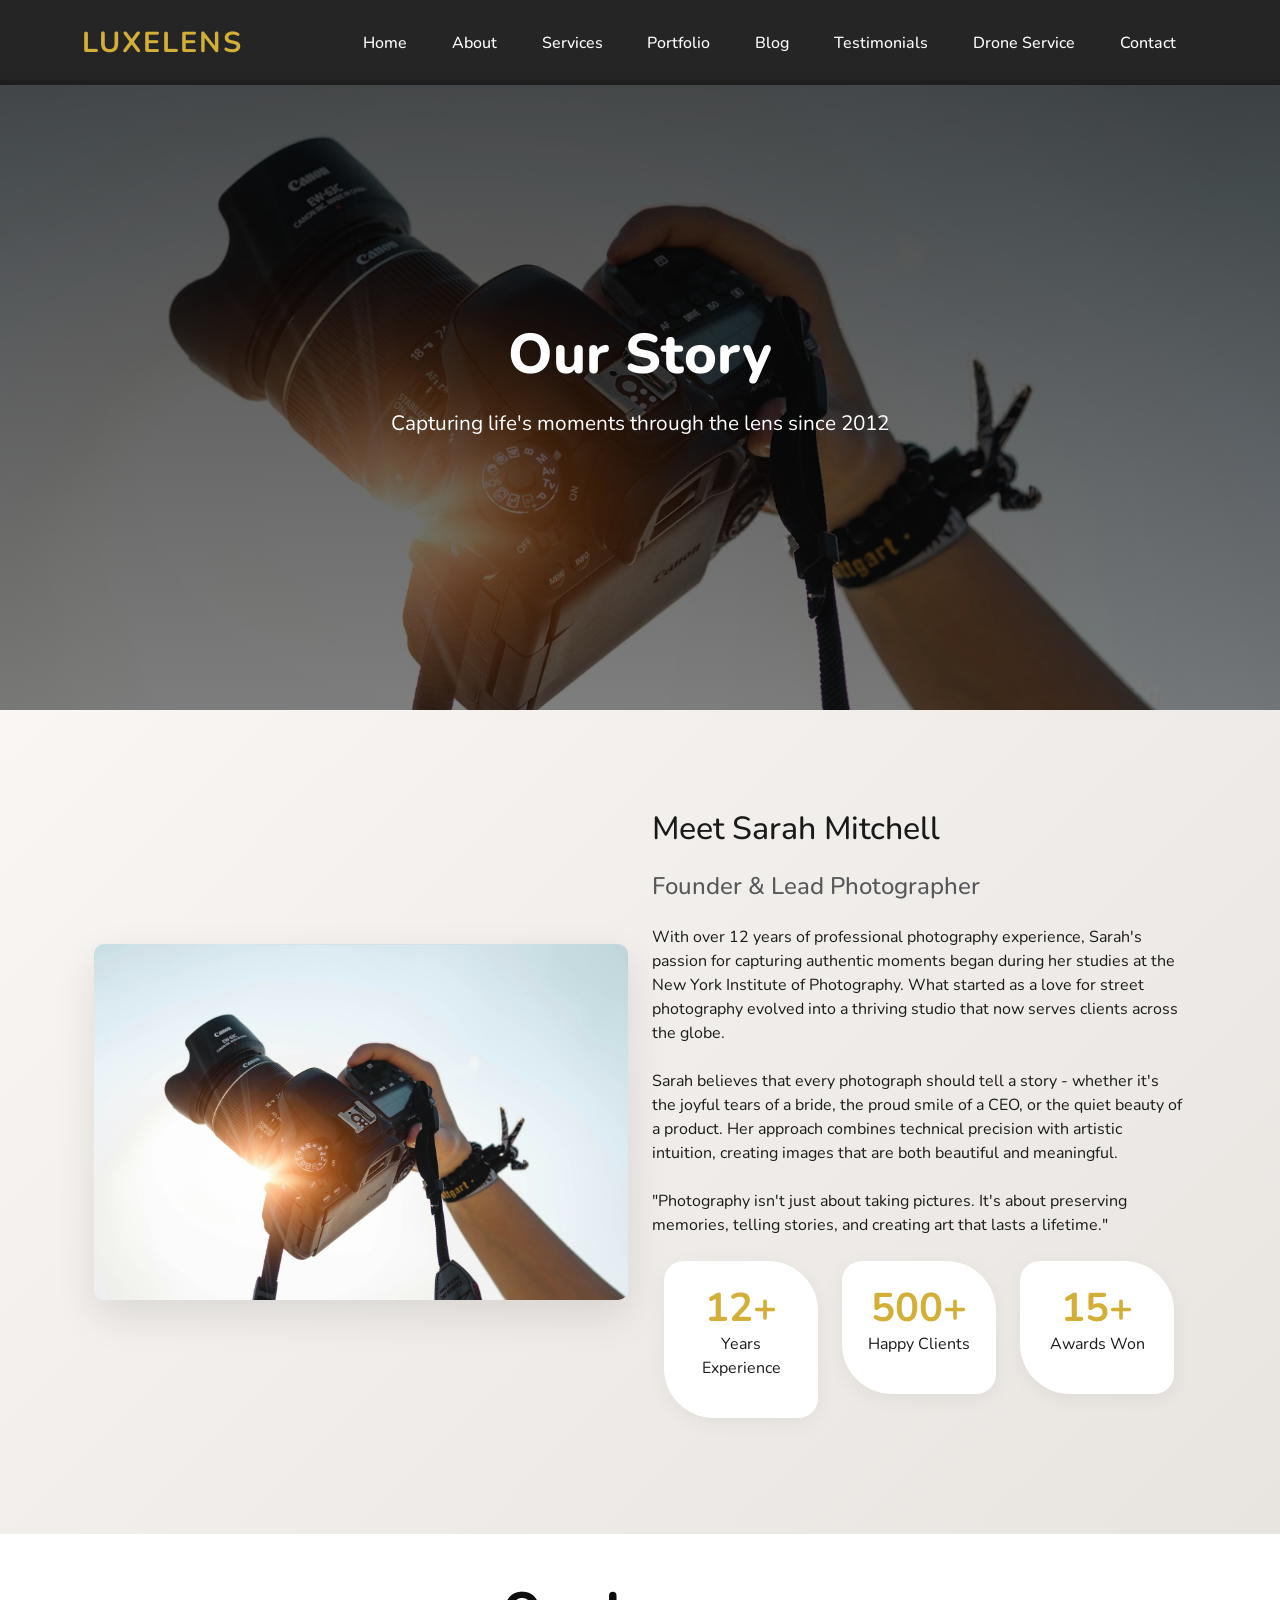
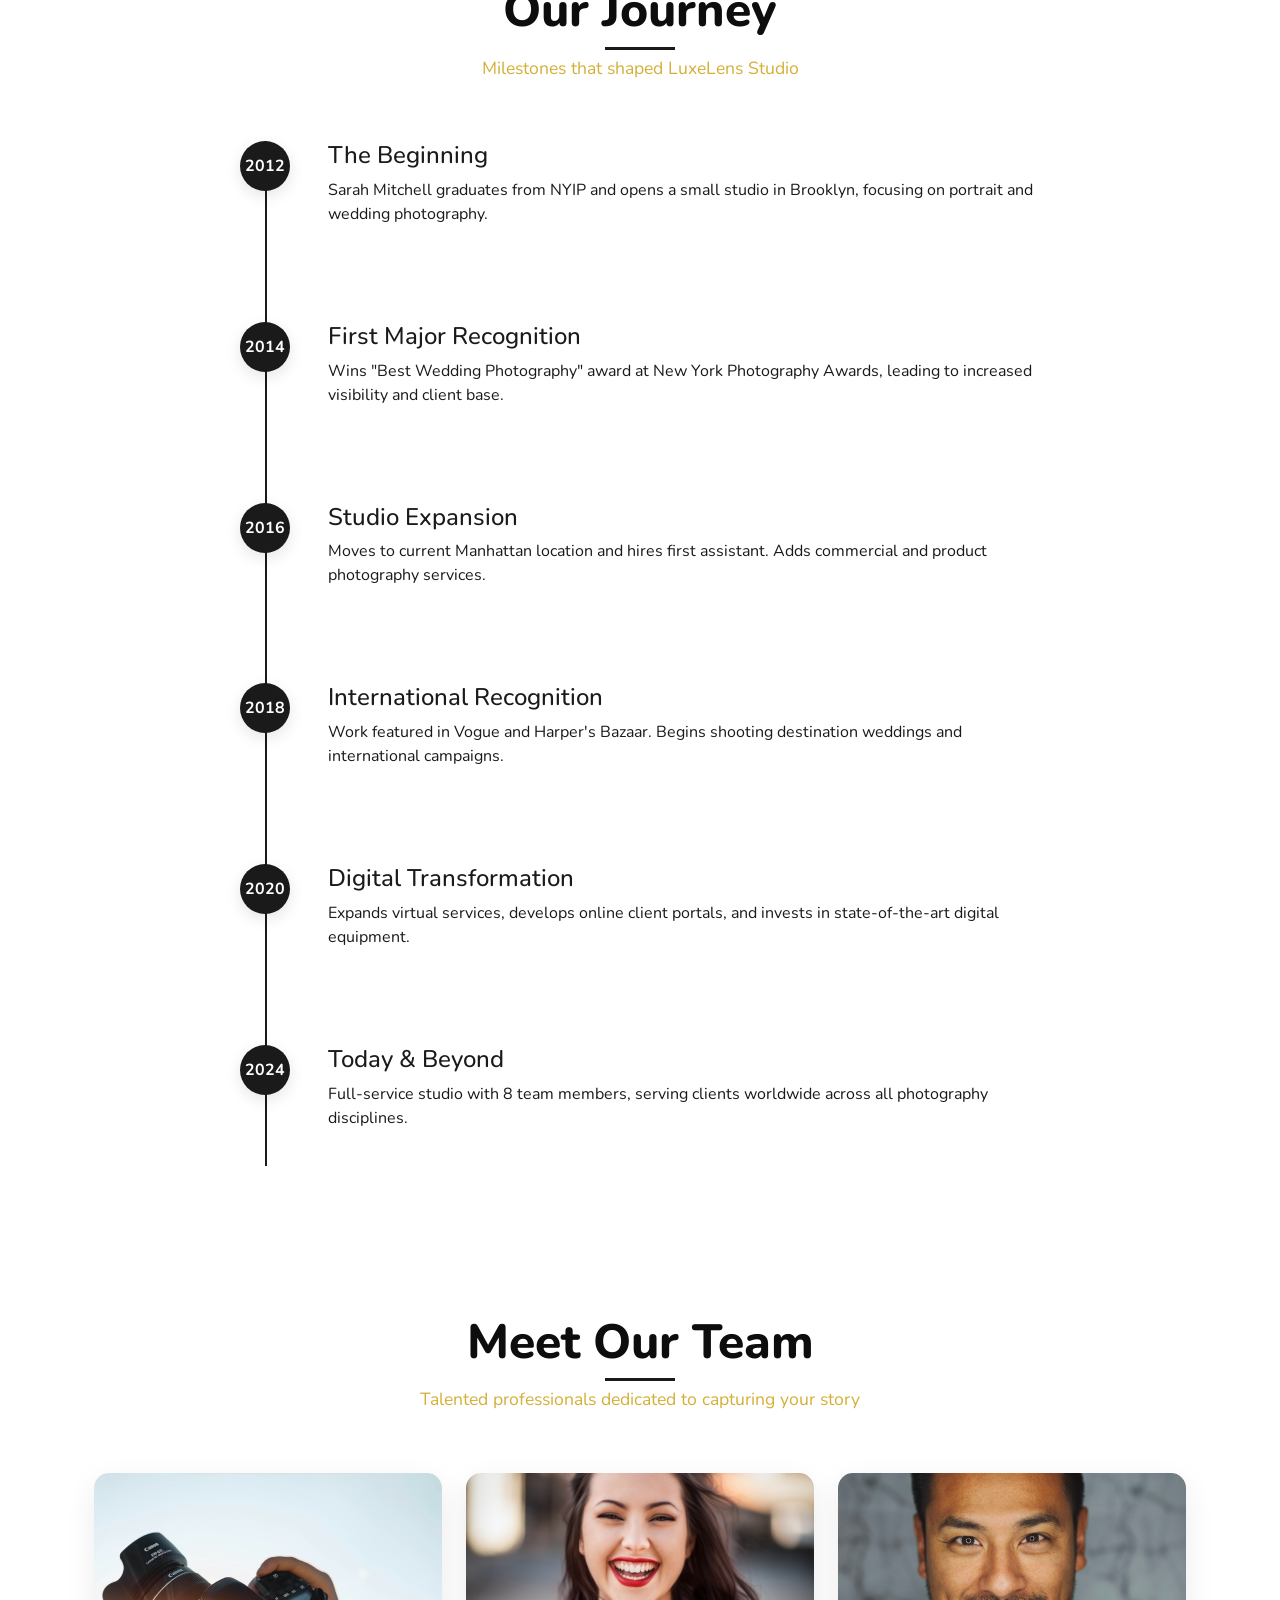
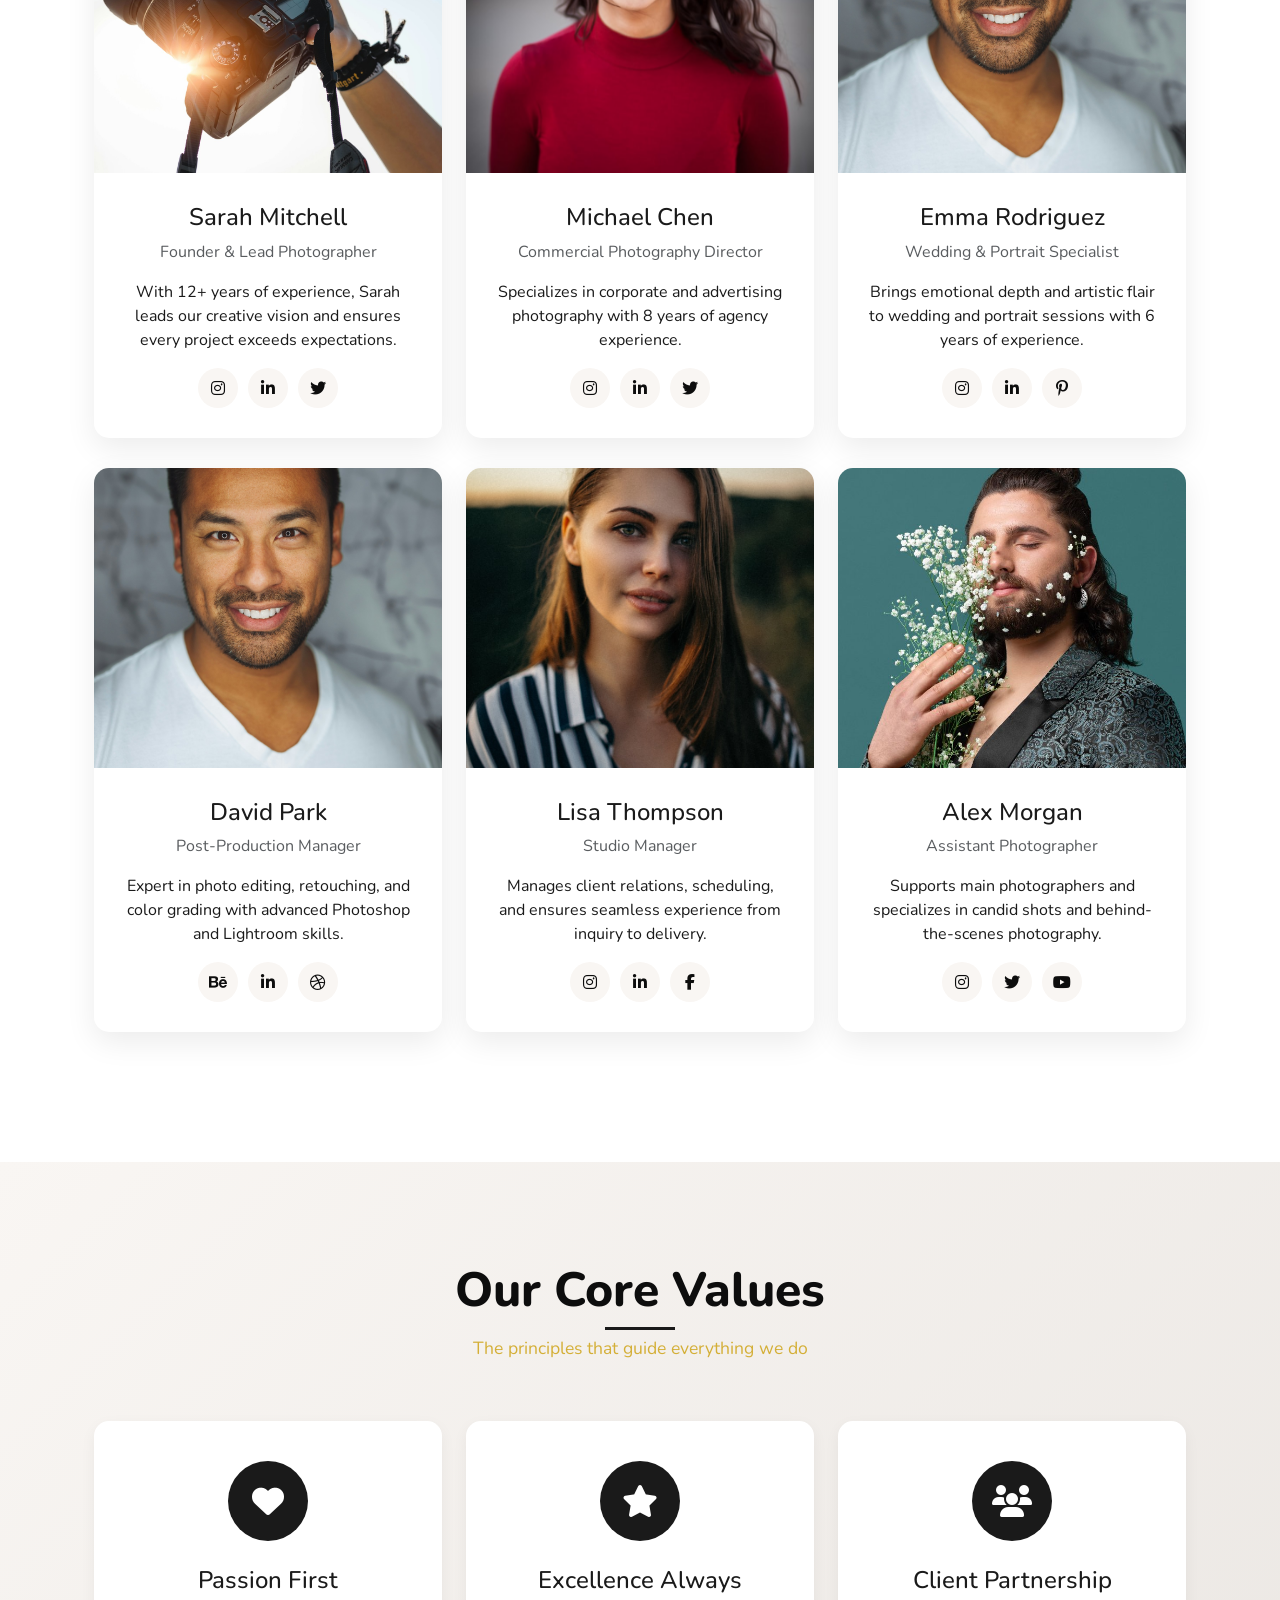
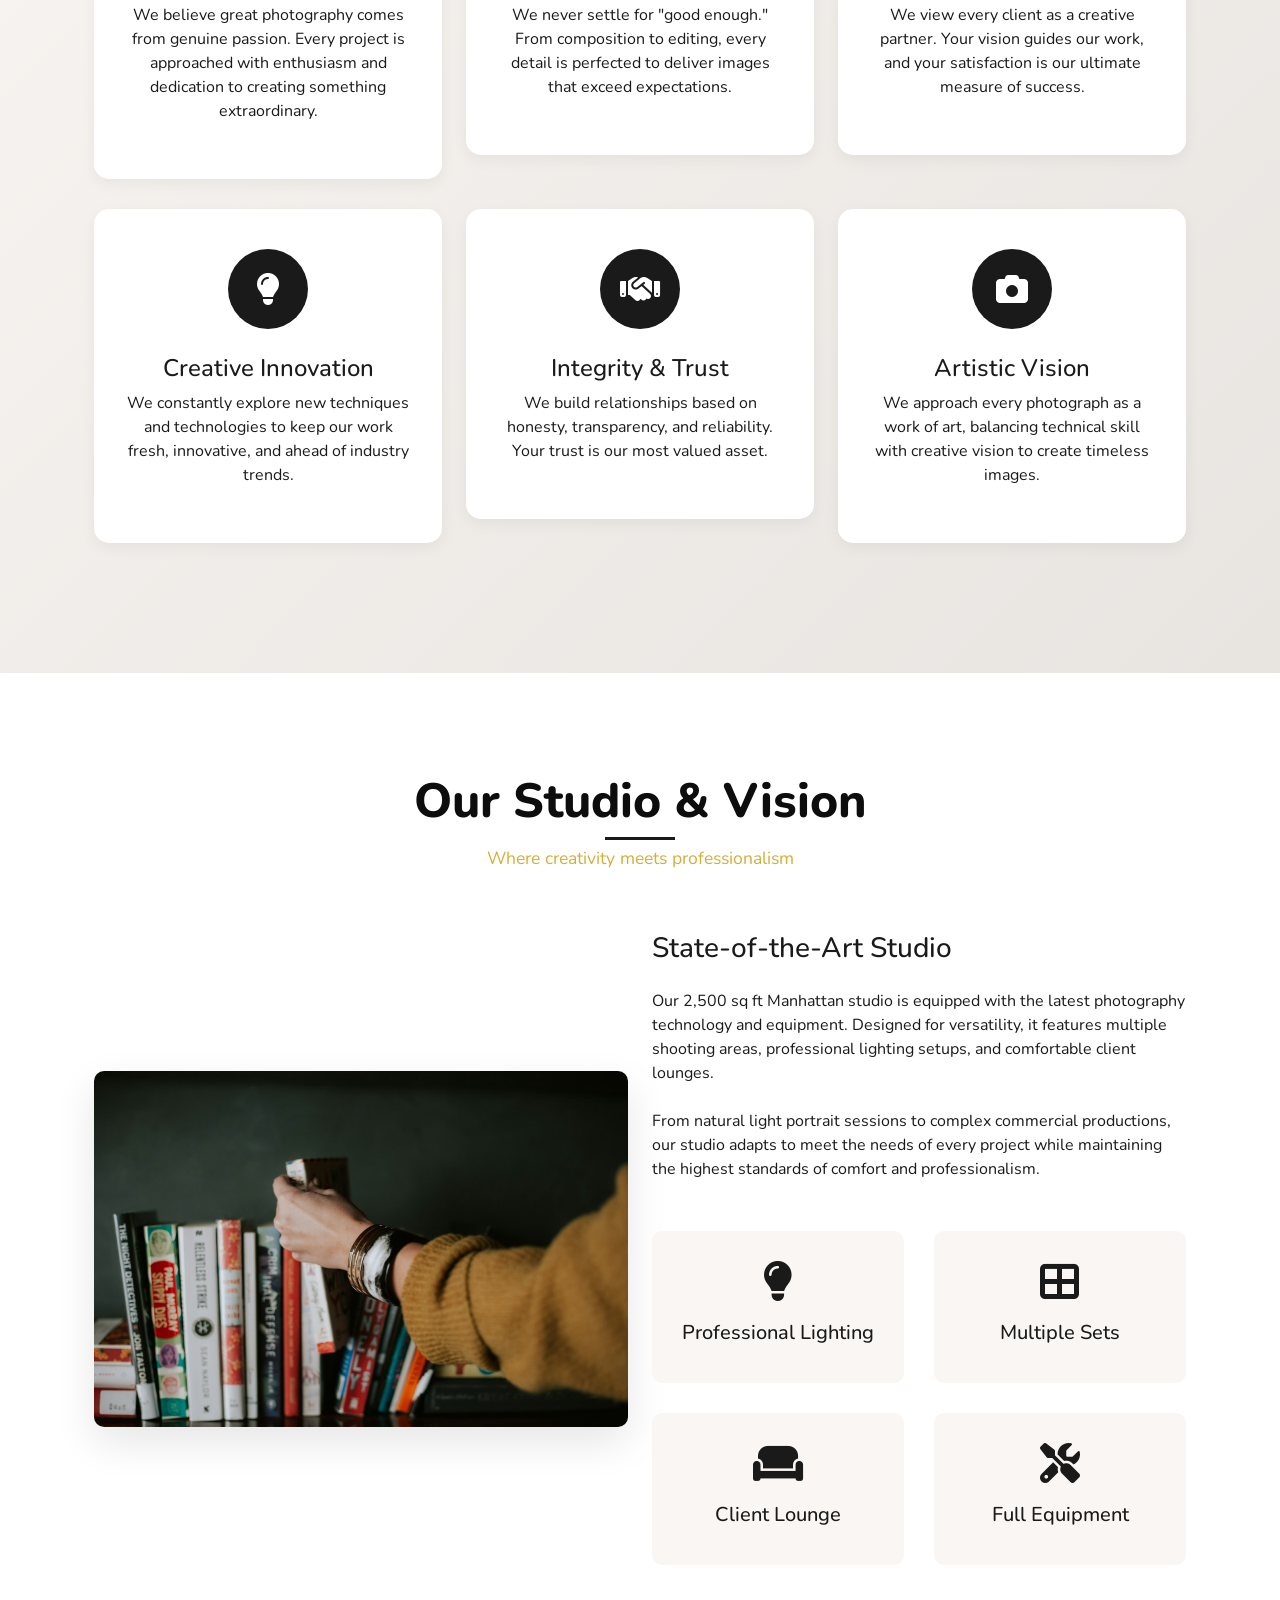
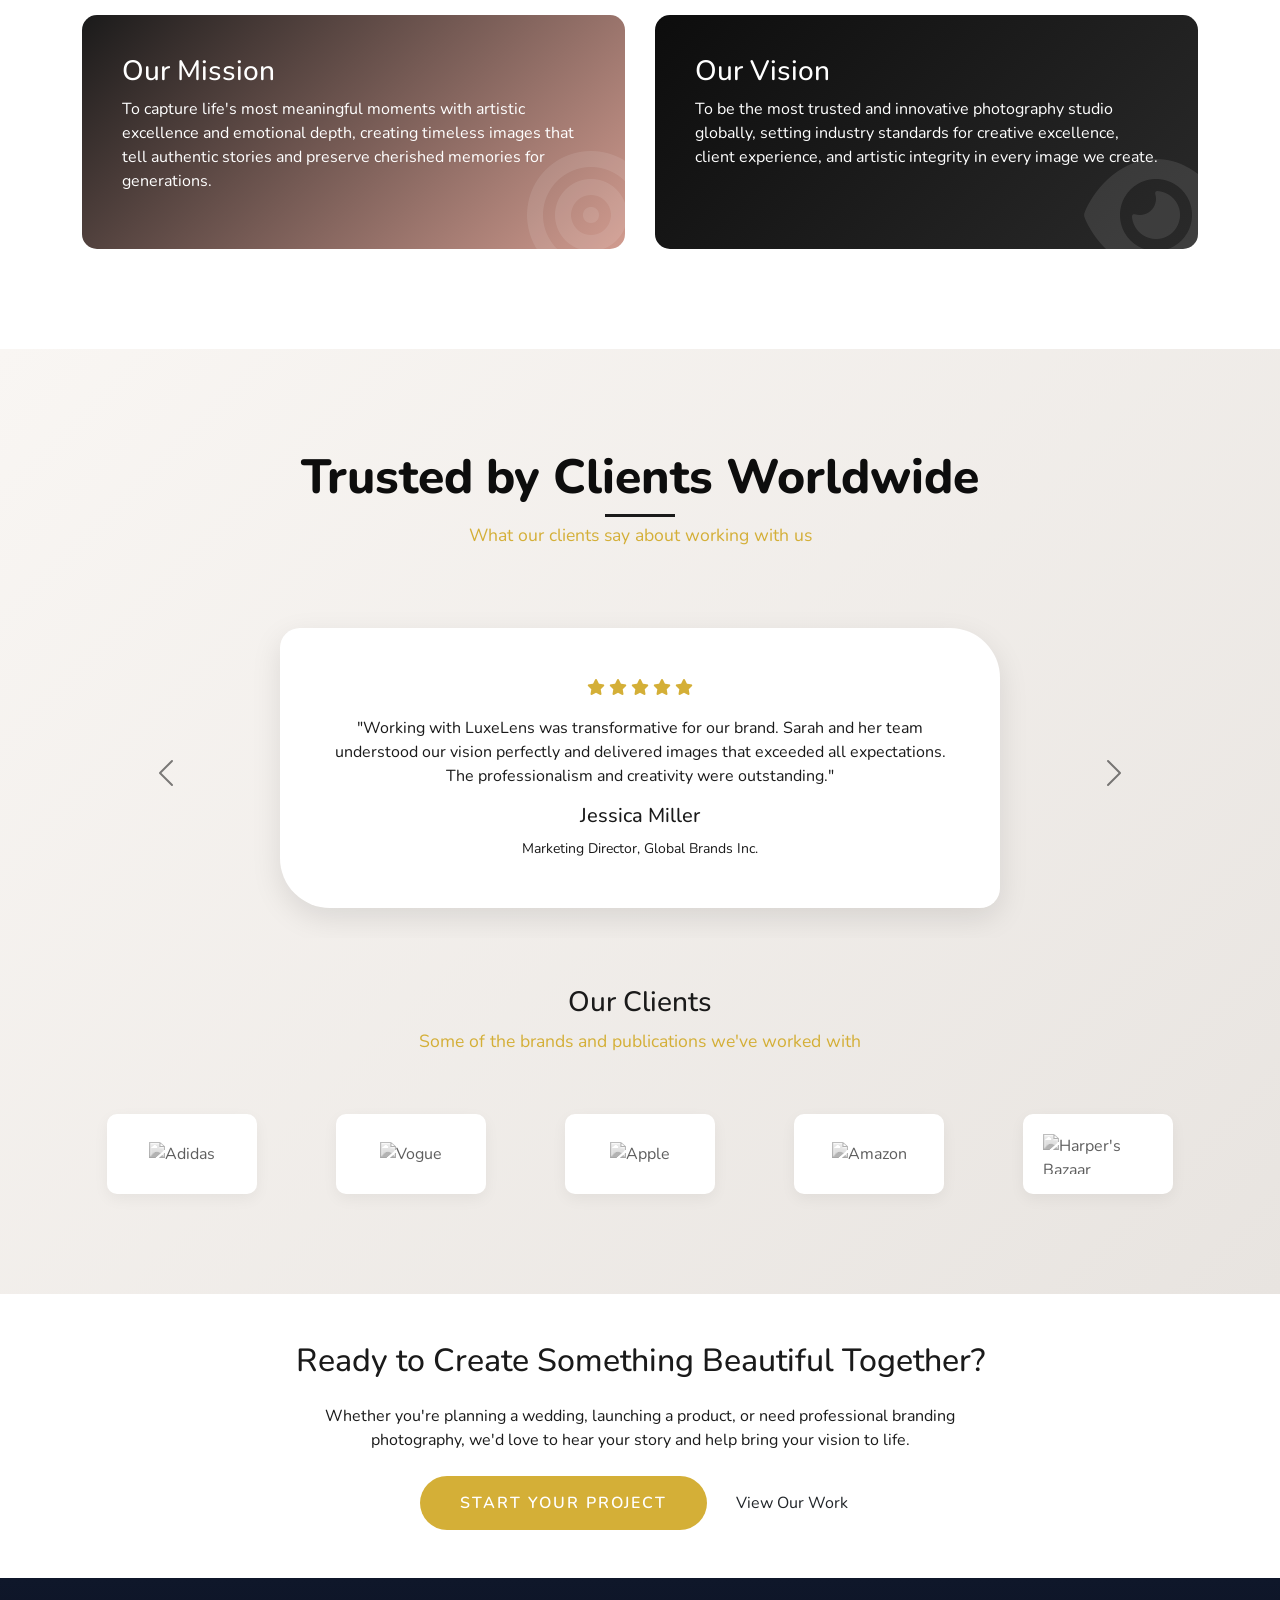
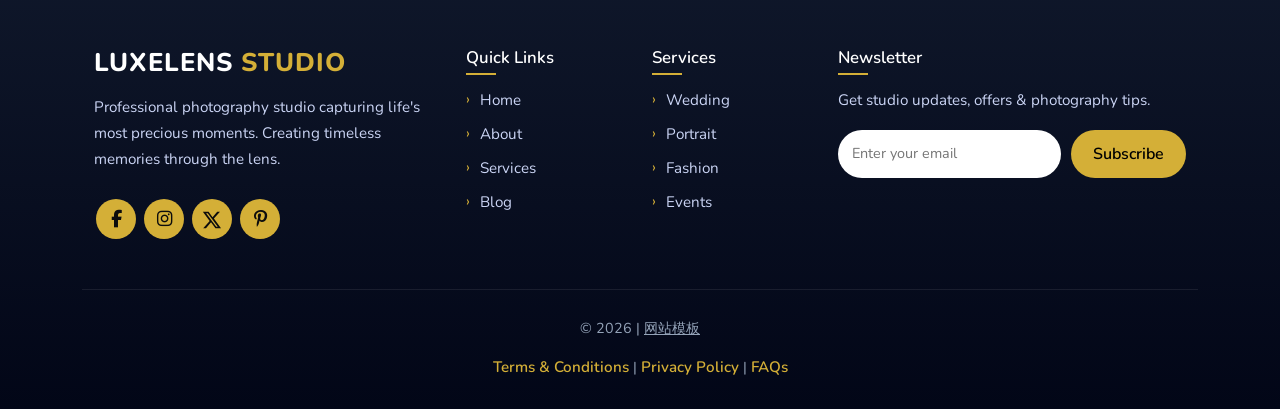
==== about.html @ 2c81ac20 "Deploy LuxeLens photography template" ====
<!DOCTYPE html>
<html lang="en">

<head>
    <meta charset="UTF-8">
    <meta name="viewport" content="width=device-width, initial-scale=1.0">
    <title>About Us | LuxeLens Studio</title>
        <link rel="icon" href="assets/images/photo.png">
    <link href="assets/css/bootstrap.min.css" rel="stylesheet">
    <link href="https://cdn.bootcdn.net/ajax/libs/font-awesome/6.4.0/css/all.min.css" rel="stylesheet">
    <link href="assets/css/aos.css" rel="stylesheet">
    <link href="https://fonts.googleapis.com/css2?family=Nunito:wght@300;400;600;700;800&display=swap" rel="stylesheet">
    <link href="assets/css/style.css" rel="stylesheet">
</head>

<body>
    <!-- Navbar -->
    <nav class="navbar navbar-expand-lg navbar-dark fixed-top">
        <div class="container">
            <a class="navbar-brand" href="index.html">LUXELENS</a>
            <button class="navbar-toggler" type="button" data-bs-toggle="collapse" data-bs-target="#navbarNav">
                <span class="navbar-toggler-icon"></span>
            </button>
            <div class="collapse navbar-collapse" id="navbarNav">
                <ul class="navbar-nav ms-auto">
                    <li class="nav-item"><a class="nav-link" href="index.html">Home</a></li>
                    <li class="nav-item"><a class="nav-link" href="index.html#about">About</a></li>
                    <li class="nav-item"><a class="nav-link" href="index.html#services">Services</a></li>
                    <li class="nav-item"><a class="nav-link" href="index.html#portfolio">Portfolio</a></li>
                    <li class="nav-item"><a class="nav-link" href="blog.html">Blog</a></li>
                    <li class="nav-item"><a class="nav-link" href="index.html#testimonials">Testimonials</a></li>
                    <li class="nav-item"><a class="nav-link" href="drone-service.html">Drone Service</a></li>
                    <li class="nav-item"><a class="nav-link" href="index.html#contact">Contact</a></li>
                </ul>
            </div>
        </div>
    </nav>

    <!-- About Hero Section -->
    <section class="hero-about">
        <div class="hero-wedding-content">
            <div class="container">
                <h1 data-aos="fade-up">Our Story</h1>
                <p data-aos="fade-up" data-aos-delay="200">Capturing life's moments through the lens since 2012</p>
            </div>
        </div>
    </section>

    <!-- Founder Story -->
    <section class="story-section">
        <div class="container">
            <div class="row align-items-center">
                <div class="col-lg-6" data-aos="fade-right">
                    <div class="about-img">
                        <img src="assets/images/photo-1554048612-b6a482bc67e5.jpeg"
                            alt="Sarah Mitchell" class="img-fluid rounded">
                    </div>
                </div>
                <div class="col-lg-6" data-aos="fade-left" data-aos-delay="200">
                    <h2 class="mb-4">Meet Sarah Mitchell</h2>
                    <h4 class="text-muted mb-4">Founder & Lead Photographer</h4>
                    <p class="mb-4">With over 12 years of professional photography experience, Sarah's passion for
                        capturing authentic moments began during her studies at the New York Institute of Photography.
                        What started as a love for street photography evolved into a thriving studio that now serves
                        clients across the globe.</p>
                    <p class="mb-4">Sarah believes that every photograph should tell a story - whether it's the joyful
                        tears of a bride, the proud smile of a CEO, or the quiet beauty of a product. Her approach
                        combines technical precision with artistic intuition, creating images that are both beautiful
                        and meaningful.</p>
                    <p class="mb-4">"Photography isn't just about taking pictures. It's about preserving memories,
                        telling stories, and creating art that lasts a lifetime."</p>
                    <div class="row mt-4">
                        <div class="col-md-4 mb-3">
                            <div class="stat-box text-center">
                                <h3 class="mb-0">12+</h3>
                                <p>Years Experience</p>
                            </div>
                        </div>
                        <div class="col-md-4 mb-3">
                            <div class="stat-box text-center">
                                <h3 class="mb-0">500+</h3>
                                <p>Happy Clients</p>
                            </div>
                        </div>
                        <div class="col-md-4 mb-3">
                            <div class="stat-box text-center">
                                <h3 class="mb-0">15+</h3>
                                <p>Awards Won</p>
                            </div>
                        </div>
                    </div>
                </div>
            </div>
        </div>
    </section>

    <!-- Our Story Timeline -->
    <section class="py-5" style="background: white;">
        <div class="container">
            <div class="section-title">
                <h2 data-aos="fade-up">Our Journey</h2>
                <p data-aos="fade-up" data-aos-delay="200">Milestones that shaped LuxeLens Studio</p>
            </div>

            <div class="story-timeline" data-aos="fade-up">
                <div class="story-milestone">
                    <div class="milestone-year">2012</div>
                    <div class="milestone-content">
                        <h4>The Beginning</h4>
                        <p>Sarah Mitchell graduates from NYIP and opens a small studio in Brooklyn, focusing on portrait
                            and wedding photography.</p>
                    </div>
                </div>
                <div class="story-milestone">
                    <div class="milestone-year">2014</div>
                    <div class="milestone-content">
                        <h4>First Major Recognition</h4>
                        <p>Wins "Best Wedding Photography" award at New York Photography Awards, leading to increased
                            visibility and client base.</p>
                    </div>
                </div>
                <div class="story-milestone">
                    <div class="milestone-year">2016</div>
                    <div class="milestone-content">
                        <h4>Studio Expansion</h4>
                        <p>Moves to current Manhattan location and hires first assistant. Adds commercial and product
                            photography services.</p>
                    </div>
                </div>
                <div class="story-milestone">
                    <div class="milestone-year">2018</div>
                    <div class="milestone-content">
                        <h4>International Recognition</h4>
                        <p>Work featured in Vogue and Harper's Bazaar. Begins shooting destination weddings and
                            international campaigns.</p>
                    </div>
                </div>
                <div class="story-milestone">
                    <div class="milestone-year">2020</div>
                    <div class="milestone-content">
                        <h4>Digital Transformation</h4>
                        <p>Expands virtual services, develops online client portals, and invests in state-of-the-art
                            digital equipment.</p>
                    </div>
                </div>
                <div class="story-milestone">
                    <div class="milestone-year">2024</div>
                    <div class="milestone-content">
                        <h4>Today & Beyond</h4>
                        <p>Full-service studio with 8 team members, serving clients worldwide across all photography
                            disciplines.</p>
                    </div>
                </div>
            </div>
        </div>
    </section>

    <!-- Our Team -->
    <section class="team-section">
        <div class="container">
            <div class="section-title">
                <h2 data-aos="fade-up">Meet Our Team</h2>
                <p data-aos="fade-up" data-aos-delay="200">Talented professionals dedicated to capturing your story</p>
            </div>

            <div class="row">
                <div class="col-lg-4 col-md-6" data-aos="fade-up" data-aos-delay="100">
                    <div class="team-card">
                        <div class="team-img">
                            <img src="assets/images/photo-1554048612-b6a482bc67e5.jpeg"
                                alt="Sarah Mitchell">
                        </div>
                        <div class="team-content">
                            <h4>Sarah Mitchell</h4>
                            <p class="text-muted">Founder & Lead Photographer</p>
                            <p>With 12+ years of experience, Sarah leads our creative vision and ensures every project
                                exceeds expectations.</p>
                            <div class="team-social">
                                <a href="#"><i class="fab fa-instagram"></i></a>
                                <a href="#"><i class="fab fa-linkedin-in"></i></a>
                                <a href="#"><i class="fab fa-twitter"></i></a>
                            </div>
                        </div>
                    </div>
                </div>
                <div class="col-lg-4 col-md-6" data-aos="fade-up" data-aos-delay="200">
                    <div class="team-card">
                        <div class="team-img">
                            <img src="assets/images/photo-1494790108377-be9c29b29330.jpeg"
                                alt="Michael Chen">
                        </div>
                        <div class="team-content">
                            <h4>Michael Chen</h4>
                            <p class="text-muted">Commercial Photography Director</p>
                            <p>Specializes in corporate and advertising photography with 8 years of agency experience.
                            </p>
                            <div class="team-social">
                                <a href="#"><i class="fab fa-instagram"></i></a>
                                <a href="#"><i class="fab fa-linkedin-in"></i></a>
                                <a href="#"><i class="fab fa-twitter"></i></a>
                            </div>
                        </div>
                    </div>
                </div>
                <div class="col-lg-4 col-md-6" data-aos="fade-up" data-aos-delay="300">
                    <div class="team-card">
                        <div class="team-img">
                            <img src="assets/images/photo-1507003211169-0a1dd7228f2d.jpeg"
                                alt="Emma Rodriguez">
                        </div>
                        <div class="team-content">
                            <h4>Emma Rodriguez</h4>
                            <p class="text-muted">Wedding & Portrait Specialist</p>
                            <p>Brings emotional depth and artistic flair to wedding and portrait sessions with 6 years
                                of experience.</p>
                            <div class="team-social">
                                <a href="#"><i class="fab fa-instagram"></i></a>
                                <a href="#"><i class="fab fa-linkedin-in"></i></a>
                                <a href="#"><i class="fab fa-pinterest-p"></i></a>
                            </div>
                        </div>
                    </div>
                </div>
                <div class="col-lg-4 col-md-6" data-aos="fade-up" data-aos-delay="100">
                    <div class="team-card">
                        <div class="team-img">
                            <img src="assets/images/photo-1507003211169-0a1dd7228f2d.jpeg"
                                alt="David Park">
                        </div>
                        <div class="team-content">
                            <h4>David Park</h4>
                            <p class="text-muted">Post-Production Manager</p>
                            <p>Expert in photo editing, retouching, and color grading with advanced Photoshop and
                                Lightroom skills.</p>
                            <div class="team-social">
                                <a href="#"><i class="fab fa-behance"></i></a>
                                <a href="#"><i class="fab fa-linkedin-in"></i></a>
                                <a href="#"><i class="fab fa-dribbble"></i></a>
                            </div>
                        </div>
                    </div>
                </div>
                <div class="col-lg-4 col-md-6" data-aos="fade-up" data-aos-delay="200">
                    <div class="team-card">
                        <div class="team-img">
                            <img src="assets/images/photo-1544005313-94ddf0286df2.jpeg"
                                alt="Lisa Thompson">
                        </div>
                        <div class="team-content">
                            <h4>Lisa Thompson</h4>
                            <p class="text-muted">Studio Manager</p>
                            <p>Manages client relations, scheduling, and ensures seamless experience from inquiry to
                                delivery.</p>
                            <div class="team-social">
                                <a href="#"><i class="fab fa-instagram"></i></a>
                                <a href="#"><i class="fab fa-linkedin-in"></i></a>
                                <a href="#"><i class="fab fa-facebook-f"></i></a>
                            </div>
                        </div>
                    </div>
                </div>
                <div class="col-lg-4 col-md-6" data-aos="fade-up" data-aos-delay="300">
                    <div class="team-card">
                        <div class="team-img">
                            <img src="assets/images/2148931615.jpg"
                                alt="Alex Morgan">
                        </div>
                        <div class="team-content">
                            <h4>Alex Morgan</h4>
                            <p class="text-muted">Assistant Photographer</p>
                            <p>Supports main photographers and specializes in candid shots and behind-the-scenes
                                photography.</p>
                            <div class="team-social">
                                <a href="#"><i class="fab fa-instagram"></i></a>
                                <a href="#"><i class="fab fa-twitter"></i></a>
                                <a href="#"><i class="fab fa-youtube"></i></a>
                            </div>
                        </div>
                    </div>
                </div>
            </div>
        </div>
    </section>

    <!-- Our Values -->
    <section class="values-section">
        <div class="container">
            <div class="section-title">
                <h2 data-aos="fade-up">Our Core Values</h2>
                <p data-aos="fade-up" data-aos-delay="200">The principles that guide everything we do</p>
            </div>

            <div class="row">
                <div class="col-lg-4 col-md-6" data-aos="fade-up" data-aos-delay="100">
                    <div class="value-card">
                        <div class="value-icon">
                            <i class="fas fa-heart"></i>
                        </div>
                        <h4>Passion First</h4>
                        <p>We believe great photography comes from genuine passion. Every project is approached with
                            enthusiasm and dedication to creating something extraordinary.</p>
                    </div>
                </div>
                <div class="col-lg-4 col-md-6" data-aos="fade-up" data-aos-delay="200">
                    <div class="value-card">
                        <div class="value-icon">
                            <i class="fas fa-star"></i>
                        </div>
                        <h4>Excellence Always</h4>
                        <p>We never settle for "good enough." From composition to editing, every detail is perfected to
                            deliver images that exceed expectations.</p>
                    </div>
                </div>
                <div class="col-lg-4 col-md-6" data-aos="fade-up" data-aos-delay="300">
                    <div class="value-card">
                        <div class="value-icon">
                            <i class="fas fa-users"></i>
                        </div>
                        <h4>Client Partnership</h4>
                        <p>We view every client as a creative partner. Your vision guides our work, and your
                            satisfaction is our ultimate measure of success.</p>
                    </div>
                </div>
                <div class="col-lg-4 col-md-6" data-aos="fade-up" data-aos-delay="100">
                    <div class="value-card">
                        <div class="value-icon">
                            <i class="fas fa-lightbulb"></i>
                        </div>
                        <h4>Creative Innovation</h4>
                        <p>We constantly explore new techniques and technologies to keep our work fresh, innovative, and
                            ahead of industry trends.</p>
                    </div>
                </div>
                <div class="col-lg-4 col-md-6" data-aos="fade-up" data-aos-delay="200">
                    <div class="value-card">
                        <div class="value-icon">
                            <i class="fas fa-handshake"></i>
                        </div>
                        <h4>Integrity & Trust</h4>
                        <p>We build relationships based on honesty, transparency, and reliability. Your trust is our
                            most valued asset.</p>
                    </div>
                </div>
                <div class="col-lg-4 col-md-6" data-aos="fade-up" data-aos-delay="300">
                    <div class="value-card">
                        <div class="value-icon">
                            <i class="fas fa-camera"></i>
                        </div>
                        <h4>Artistic Vision</h4>
                        <p>We approach every photograph as a work of art, balancing technical skill with creative vision
                            to create timeless images.</p>
                    </div>
                </div>
            </div>
        </div>
    </section>

    <!-- Studio & Mission -->
    <section class="studio-section">
        <div class="container">
            <div class="section-title">
                <h2 data-aos="fade-up">Our Studio & Vision</h2>
                <p data-aos="fade-up" data-aos-delay="200">Where creativity meets professionalism</p>
            </div>

            <div class="row align-items-center">
                <div class="col-lg-6" data-aos="fade-right">
                    <div class="about-img">
                        <img src="assets/images/photo-1513475382585-d06e58bcb0e0.jpeg"
                            alt="LuxeLens Studio" class="img-fluid rounded">
                    </div>
                </div>
                <div class="col-lg-6" data-aos="fade-left" data-aos-delay="200">
                    <h3 class="mb-4">State-of-the-Art Studio</h3>
                    <p class="mb-4">Our 2,500 sq ft Manhattan studio is equipped with the latest photography technology
                        and equipment. Designed for versatility, it features multiple shooting areas, professional
                        lighting setups, and comfortable client lounges.</p>
                    <p class="mb-4">From natural light portrait sessions to complex commercial productions, our studio
                        adapts to meet the needs of every project while maintaining the highest standards of comfort and
                        professionalism.</p>

                    <div class="studio-features">
                        <div class="studio-feature">
                            <i class="fas fa-lightbulb"></i>
                            <h5>Professional Lighting</h5>
                        </div>
                        <div class="studio-feature">
                            <i class="fas fa-th-large"></i>
                            <h5>Multiple Sets</h5>
                        </div>
                        <div class="studio-feature">
                            <i class="fas fa-couch"></i>
                            <h5>Client Lounge</h5>
                        </div>
                        <div class="studio-feature">
                            <i class="fas fa-tools"></i>
                            <h5>Full Equipment</h5>
                        </div>
                    </div>
                </div>
            </div>

            <div class="mission-vision" data-aos="fade-up">
                <div class="mission-box">
                    <i class="fas fa-bullseye"></i>
                    <h3>Our Mission</h3>
                    <p>To capture life's most meaningful moments with artistic excellence and emotional depth, creating
                        timeless images that tell authentic stories and preserve cherished memories for generations.</p>
                </div>
                <div class="vision-box">
                    <i class="fas fa-eye"></i>
                    <h3>Our Vision</h3>
                    <p>To be the most trusted and innovative photography studio globally, setting industry standards for
                        creative excellence, client experience, and artistic integrity in every image we create.</p>
                </div>
            </div>
        </div>
    </section>

    <!-- Testimonials & Clients -->
    <section class="testimonials-about">
        <div class="container">
            <div class="section-title">
                <h2 data-aos="fade-up">Trusted by Clients Worldwide</h2>
                <p data-aos="fade-up" data-aos-delay="200">What our clients say about working with us</p>
            </div>

            <div id="aboutTestimonialCarousel" class="carousel slide" data-bs-ride="carousel" data-aos="fade-up">
                <div class="carousel-inner">
                    <div class="carousel-item active">
                        <div class="row justify-content-center">
                            <div class="col-lg-8">
                                <div class="testimonial-card">
                                    <div class="stars mb-3">
                                        <i class="fas fa-star"></i>
                                        <i class="fas fa-star"></i>
                                        <i class="fas fa-star"></i>
                                        <i class="fas fa-star"></i>
                                        <i class="fas fa-star"></i>
                                    </div>
                                    <p class="mb-3">"Working with LuxeLens was transformative for our brand. Sarah and
                                        her team understood our vision perfectly and delivered images that exceeded all
                                        expectations. The professionalism and creativity were outstanding."</p>
                                    <h5>Jessica Miller</h5>
                                    <small>Marketing Director, Global Brands Inc.</small>
                                </div>
                            </div>
                        </div>
                    </div>
                    <div class="carousel-item">
                        <div class="row justify-content-center">
                            <div class="col-lg-8">
                                <div class="testimonial-card">
                                    <div class="stars mb-3">
                                        <i class="fas fa-star"></i>
                                        <i class="fas fa-star"></i>
                                        <i class="fas fa-star"></i>
                                        <i class="fas fa-star"></i>
                                        <i class="fas fa-star"></i>
                                    </div>
                                    <p class="mb-3">"From our initial consultation to the final delivery, the entire
                                        experience was exceptional. The team's attention to detail and commitment to
                                        excellence made our wedding photos absolutely perfect."</p>
                                    <h5>Emily & James Wilson</h5>
                                    <small>Wedding Clients</small>
                                </div>
                            </div>
                        </div>
                    </div>
                    <div class="carousel-item">
                        <div class="row justify-content-center">
                            <div class="col-lg-8">
                                <div class="testimonial-card">
                                    <div class="stars mb-3">
                                        <i class="fas fa-star"></i>
                                        <i class="fas fa-star"></i>
                                        <i class="fas fa-star"></i>
                                        <i class="fas fa-star"></i>
                                        <i class="fas fa-star"></i>
                                    </div>
                                    <p class="mb-3">"As a fashion designer, finding a photographer who understands both
                                        technical excellence and creative vision is rare. LuxeLens delivers both
                                        consistently. Their work elevated my entire collection."</p>
                                    <h5>Alexandra Martinez</h5>
                                    <small>Fashion Designer</small>
                                </div>
                            </div>
                        </div>
                    </div>
                </div>
                <button class="carousel-control-prev" type="button" data-bs-target="#aboutTestimonialCarousel"
                    data-bs-slide="prev">
                    <span class="carousel-control-prev-icon"></span>
                </button>
                <button class="carousel-control-next" type="button" data-bs-target="#aboutTestimonialCarousel"
                    data-bs-slide="next">
                    <span class="carousel-control-next-icon"></span>
                </button>
            </div>

            <div class="section-title mt-5">
                <h3 data-aos="fade-up">Our Clients</h3>
                <p data-aos="fade-up" data-aos-delay="200">Some of the brands and publications we've worked with</p>
            </div>

            <div class="client-logos" data-aos="fade-up">
                <div class="client-logo">
                    <img src="https://upload.wikimedia.org/wikipedia/commons/thumb/2/20/Adidas_Logo.svg/2560px-Adidas_Logo.svg.png"
                        alt="Adidas">
                </div>
                <div class="client-logo">
                    <img src="https://upload.wikimedia.org/wikipedia/commons/thumb/7/79/Vogue_Logo.svg/2560px-Vogue_Logo.svg.png"
                        alt="Vogue">
                </div>
                <div class="client-logo">
                    <img src="https://upload.wikimedia.org/wikipedia/commons/thumb/f/fa/Apple_logo_black.svg/488px-Apple_logo_black.svg.png"
                        alt="Apple">
                </div>
                <div class="client-logo">
                    <img src="https://upload.wikimedia.org/wikipedia/commons/thumb/a/a9/Amazon_logo.svg/2560px-Amazon_logo.svg.png"
                        alt="Amazon">
                </div>
                <div class="client-logo">
                    <img src="https://upload.wikimedia.org/wikipedia/commons/thumb/d/d6/Harper%27s_Bazaar_logo.svg/2560px-Harper%27s_Bazaar_logo.svg.png"
                        alt="Harper's Bazaar">
                </div>
            </div>
        </div>
    </section>

    <!-- Call to Action -->
    <section class="py-5" style="background: white;">
        <div class="container">
            <div class="row justify-content-center" data-aos="fade-up">
                <div class="col-lg-8 text-center">
                    <h2 class="mb-4">Ready to Create Something Beautiful Together?</h2>
                    <p class="mb-4">Whether you're planning a wedding, launching a product, or need professional
                        branding photography, we'd love to hear your story and help bring your vision to life.</p>
                    <div class="d-flex justify-content-center gap-3">
                        <button class="btn btn-primary-custom" onclick="location.href='index.html#contact'">Start Your
                            Project</button>
                        <button class="btn btn-outline-primary-custom"
                            onclick="location.href='index.html#portfolio'">View Our Work</button>
                    </div>
                </div>
            </div>
        </div>
    </section>

    <!-- Footer -->
    <footer class="footer">
        <div class="container">
            <div class="row gy-4">
                <div class="col-lg-4" data-aos="fade-up">
                    <h4 class="footer-logo mb-3">LUXELENS <span>STUDIO</span></h4>
                    <p class="footer-text">
                        Professional photography studio capturing life's most precious moments.
                        Creating timeless memories through the lens.
                    </p>
                    <div class="social-links mt-4">
                        <a href="#"><i class="fab fa-facebook-f"></i></a>
                        <a href="#"><i class="fab fa-instagram"></i></a>
                        <a href="#" aria-label="X (Twitter)">
                            <svg width="20" height="20" viewBox="0 0 24 24" fill="currentColor">
                                <path
                                    d="M18.244 2H21.552L14.291 10.29L22.824 22H16.112L10.822 14.622L4.758 22H1.448L9.206 13.243L1 2H7.888L12.662 8.735L18.244 2ZM17.096 20H18.93L6.892 4H4.928L17.096 20Z" />
                            </svg>
                        </a>
                        <a href="#"><i class="fab fa-pinterest-p"></i></a>
                    </div>
                </div>
                <div class="col-lg-2 col-md-6" data-aos="fade-up" data-aos-delay="100">
                    <h5 class="footer-title">Quick Links</h5>
                    <ul class="footer-links">
                        <li><a href="index.html">Home</a></li>
                        <li><a href="about.html">About</a></li>
                        <li><a href="index.html#services">Services</a></li>
                        <li><a href="blog.html">Blog</a></li>
                    </ul>
                </div>
                <div class="col-lg-2 col-md-6" data-aos="fade-up" data-aos-delay="200">
                    <h5 class="footer-title">Services</h5>
                    <ul class="footer-links">
                        <li><a href="wedding-photography.html">Wedding</a></li>
                        <li><a href="portrait-photography.html">Portrait</a></li>
                        <li><a href="fashion-photography.html">Fashion</a></li>
                        <li><a href="event-photogrphy.html">Events</a></li>
                    </ul>
                </div>
                <div class="col-lg-4" data-aos="fade-up" data-aos-delay="300">
                    <h5 class="footer-title">Newsletter</h5>
                    <p class="footer-text">Get studio updates, offers & photography tips.</p>
                    <div class="newsletter">
                        <input type="email" id="subscribe-email" required="" placeholder="Enter your email">
                        <button id="subscribe">Subscribe</button>
                    </div>
                </div>
            </div>
            <div class="copyright">
                <p>© 2026 | <a target="_blank" href="https://www.mobanwang.com/" title="网站模板" style="color:#94a3b8;">网站模板</a></p>
                <div class="copyright-links">
                    <a href="terms-condition.html">Terms & Conditions</a>
                    <span class="divider">|</span>
                    <a href="privacy-policy.html">Privacy Policy</a>
                    <span class="divider">|</span>
                    <a href="FAQs.html">FAQs</a>
                </div>
            </div>
        </div>
    </footer>
    <!-- Back to Top Button -->
    <div class="back-to-top" id="backToTop">
        <i class="fas fa-arrow-up"></i>
    </div>
    <!-- Scripts -->
    <script src="assets/js/bootstrap.bundle.min.js"></script>
    <script src="assets/js/aos.js"></script>
    <script src="assets/js/script.js"></script>
    <script>
       
        // Team card hover effect
        document.querySelectorAll('.team-card').forEach(card => {
            card.addEventListener('mouseenter', function () {
                this.style.transform = 'translateY(-15px) scale(1.02)';
            });
            card.addEventListener('mouseleave', function () {
                this.style.transform = 'translateY(0) scale(1)';
            });
        });

        // Value card hover effect
        document.querySelectorAll('.value-card').forEach(card => {
            card.addEventListener('mouseenter', function () {
                this.style.transform = 'translateY(-15px)';
                this.style.boxShadow = '0 20px 40px rgba(0,0,0,0.15)';
            });
            card.addEventListener('mouseleave', function () {
                this.style.transform = 'translateY(0)';
                this.style.boxShadow = '0 5px 15px rgba(0,0,0,0.05)';
            });
        });

        // Client logo hover effect
        document.querySelectorAll('.client-logo img').forEach(img => {
            img.addEventListener('mouseenter', function () {
                this.style.filter = 'grayscale(0%)';
                this.style.opacity = '1';
                this.style.transform = 'scale(1.1)';
            });
            img.addEventListener('mouseleave', function () {
                this.style.filter = 'grayscale(100%)';
                this.style.opacity = '0.7';
                this.style.transform = 'scale(1)';
            });
        });

        // Studio feature hover effect
        document.querySelectorAll('.studio-feature').forEach(feature => {
            feature.addEventListener('mouseenter', function () {
                this.style.transform = 'translateY(-10px) scale(1.05)';
            });
            feature.addEventListener('mouseleave', function () {
                this.style.transform = 'translateY(0) scale(1)';
            });
        });

        // Testimonial carousel auto-advance
        const testimonialCarousel = new bootstrap.Carousel(document.getElementById('aboutTestimonialCarousel'), {
            interval: 5000,
            wrap: true
        });
    </script>
</body>

</html>
---- assets/css/style.css ----
.nav-link.active,
.nav-link:hover,
.navbar-brand {
  color: var(--secondary) !important;
}

.hero,
.nav-link {
  position: relative;
}

.hero-slide,
.lightbox,
.nav-link.active::after,
.nav-link:hover::after {
  width: 100%;
}

.blog-meta i,
.fa-regular,
.far,
.post-date i,
.post-read-time i {
  margin-right: 5px;
}

.about-img,
.blog-card,
.gallery-item,
.hero,
.package-card,
.service-card {
  overflow: hidden;
}

#blogmore,
.blog-detail-hero,
.copyright,
.filter-buttons,
.hero-content,
.hero-fashion,
.hero-wedding,
.image-caption,
.lookbook-slide,
.package-header,
.section-title,
.social-links a,
.stat-box,
.testimonial-card {
  text-align: center;
}

.copyright-links a,
.footer-links a,
.nav-next a,
.nav-previous a,
.post-tags .tag,
.read-more,
.related-post-card .read-more,
.reply-link,
.share-btn {
  text-decoration: none;
}

:root {
  --primary: #1a1a1a;
  --secondary: #d4af37;
  --light: #f8f9fa;
  --dark: #0d0d0d;
  --light-color: #f9f6f3;
  --accent-color: #c89f9c;
}

* {
  margin: 0;
  padding: 0;
  box-sizing: border-box;
}

body {
  font-family: Nunito, sans-serif;
  color: var(--primary);
  overflow-x: hidden;
}

html {
  scroll-behavior: smooth;
}

.navbar {
  background: rgba(26, 26, 26, 0.95) !important;
  backdrop-filter: blur(10px);
  padding: 1rem 0;
  transition: 0.3s;
}

.navbar.scrolled {
  padding: 0.5rem 0;
  background: rgba(13, 13, 13, 0.98) !important;
}

.navbar-brand {
  font-size: 1.8rem;
  font-weight: 700;
  letter-spacing: 2px;
}

.nav-link {
  color: #fff !important;
  margin: 0 0.9rem;
  font-weight: 500;
  transition: color 0.3s;
}

.nav-link::after {
  content: "";
  position: absolute;
  bottom: -5px;
  left: 0;
  width: 0;
  height: 2px;
  background: var(--secondary);
  transition: width 0.3s;
}

.hero {
  height: 100vh;
}

.hero-slide {
  position: absolute;
  top: 0;
  left: 0;
  height: 100%;
  opacity: 0;
  transition: opacity 1.5s ease-in-out;
  background-size: cover;
  background-position: center;
}

.gallery-item:hover .gallery-overlay,
.hero-slide.active,
.product-gallery-item:hover .lightbox-control {
  opacity: 1;
}

.hero-slide:first-child {
  background: linear-gradient(rgba(0, 0, 0, 0.4), rgba(0, 0, 0, 0.4)),
    url("../images/photo-1606216794074-735e91aa2c92.jpeg");
}

.hero-slide:nth-child(2) {
  background: linear-gradient(rgba(0, 0, 0, 0.4), rgba(0, 0, 0, 0.4)),
    url("../images/photo-1519741497674-611481863552.jpeg");
}

.hero-slide:nth-child(3) {
  background: linear-gradient(rgba(0, 0, 0, 0.4), rgba(0, 0, 0, 0.4)),
    url("../images/photo-1542038784456-1ea8e935640e.jpeg");
}

.hero-content {
  position: relative;
  z-index: 2;
  height: 100vh;
  display: flex;
  align-items: center;
  justify-content: center;
  color: #fff;
}

.hero h1 {
  font-size: 4rem;
  font-weight: 700;
  margin-bottom: 1rem;
  animation: 1s fadeInUp;
}

.hero p {
  font-size: 1.5rem;
  margin-bottom: 2rem;
  animation: 1.2s fadeInUp;
}

.btn-primary-custom {
  background: var(--secondary);
  color: #fff;
  padding: 15px 40px;
  border: none;
  font-weight: 600;
  text-transform: uppercase;
  letter-spacing: 2px;
  transition: 0.3s;
  animation: 1.4s fadeInUp;
  border-radius: 50px;
}

.blog-card .card-body,
.service-card .card-body,
.stat-box {
  padding: 1.4rem;
}

.btn-primary-custom:hover {
  background: #a78925;
  transform: translateY(-3px);
  box-shadow: 0 10px 30px rgba(212, 175, 55, 0.3);
}

.btn:hover,
.nav-next a:hover .nav-label,
.nav-previous a:hover .nav-label,
.studio-feature:hover i {
  color: #fff;
}

@keyframes fadeInUp {
  from {
    opacity: 0;
    transform: translateY(30px);
  }

  to {
    opacity: 1;
    transform: translateY(0);
  }
}

section {
  padding: 40px 0;
}

.section-title h2 {
  font-size: 3rem;
}

.section-title h2::after {
  content: "";
  position: absolute;
  bottom: -10px;
  left: 50%;
  transform: translateX(-50%);
  width: 80px;
  height: 3px;
  background: var(--secondary);
}

.about-img:hover img,
.highlight-package,
.product-type-card:hover .product-type-img img {
  transform: scale(1.05);
}

.section-title p {
  color: #666;
}

#about,
#contact,
#portfolio {
  background: var(--light);
}

.about-img {
  border-radius: 10px;
  box-shadow: 0 15px 40px rgba(0, 0, 0, 0.1);
}

.about-img img,
.commercial-service-img img,
.event-type-img img,
.fashion-service-img img,
.gallery-item img,
.portrait-category-img img,
.team-img img {
  width: 100%;
  height: 100%;
  object-fit: cover;
  transition: transform 0.5s;
}

.stat-box {
  background: #fff;
  border-radius: 20px 50px;
  box-shadow: 0 5px 20px rgba(0, 0, 0, 0.05);
  transition: transform 0.3s;
}

.blog-card,
.contact-form,
.service-card,
.testimonial-card {
  box-shadow: 0 10px 30px rgba(0, 0, 0, 0.1);
}

.equipment-card:hover,
.faq-card:hover,
.related-post-card:hover,
.stat-box:hover {
  transform: translateY(-10px);
}

.stat-box h3 {
  color: var(--secondary);
  font-size: 2.5rem;
  font-weight: 700;
}

.service-card {
  border: none;
  border-radius: 20px 50px;
  transition: 0.3s;
  height: 100%;
}

.blog-card:hover,
.service-card:hover {
  transform: translateY(-10px);
  box-shadow: 0 15px 40px rgba(0, 0, 0, 0.15);
}

.service-card img {
  height: 320px;
  object-fit: cover;
  transition: transform 0.5s;
}

.blog-card:hover img,
.commercial-service-card:hover .commercial-service-img img,
.event-type-card:hover .event-type-img img,
.fashion-service-card:hover .fashion-service-img img,
.gallery-item:hover img,
.portrait-category-card:hover .portrait-category-img img,
.product-gallery-item:hover img,
.service-card:hover img,
.team-card:hover .team-img img {
  transform: scale(1.1);
}

.price-tag {
  background: #000;
  color: #fff;
  padding: 8px 15px;
  border-radius: 25px;
  font-weight: 700;
  display: inline-block;
  
}

.filter-buttons {
  margin-bottom: 3rem;
}

.filter-btn {
  background: 0 0;
  border: 2px solid var(--primary);
  color: var(--primary);
  padding: 10px 30px;
  margin: 5px;
  border-radius: 25px;
  cursor: pointer;
  transition: 0.3s;
  font-weight: 600;
}

.filter-btn.active,
.filter-btn:hover {
  background: var(--secondary);
  border-color: var(--secondary);
  color: #fff;
}

.gallery-item {
  margin-bottom: 30px;
  cursor: pointer;
}

.gallery-item img {
  object-fit: cover;
  border-radius: 10px 30px;
}

.gallery-overlay {
  background: rgba(212, 175, 55, 0.9);
  display: flex;
  align-items: center;
  justify-content: center;
}

.lightbox {
  display: none;
  position: fixed;
  z-index: 9999;
  top: 0;
  left: 0;
  height: 100%;
  background: rgba(0, 0, 0, 0.95);
}

.client-logo,
.lightbox.active {
  display: flex;
  align-items: center;
  justify-content: center;
}

.lightbox img {
  max-width: 90%;
  max-height: 90%;
  object-fit: contain;
}

.lightbox-close {
  position: absolute;
  top: 20px;
  right: 40px;
  font-size: 3rem;
  color: #fff;
  cursor: pointer;
  z-index: 10000;
  transition: color 0.3s;
}

.blog-meta i,
.equipment-card i,
.footer-logo span,
.lightbox-close:hover,
.stars {
  color: var(--secondary);
}

.testimonial-card {
  background: #fff;
  padding: 3rem;
  border-radius: 20px 50px;
  margin-bottom: 30px;
  margin-top: 20px;
}

.testimonial-card img {
  width: 80px;
  height: 80px;
  border-radius: 50%;
  object-fit: cover;
  margin-bottom: 1.5rem;
  border: 3px solid var(--secondary);
}

.stars {
  margin-bottom: 1rem;
}

#blog {
  background: #fff;
}

.blog-card {
  border: none;
  border-radius: 20px 50px;
  transition: 0.3s;
  height: 100%;
  margin-bottom: 30px;
}

.blog-card img {
  height: 250px;
  object-fit: cover;
  transition: transform 0.5s;
  width: 100%;
}

.blog-meta {
  display: flex;
  align-items: center;
  gap: 20px;
  margin-bottom: 1rem;
  color: #666;
  font-size: 0.9rem;
}

.blog-category {
  background: var(--secondary);
  color: #fff;
  padding: 5px 15px;
  border-radius: 20px;
  font-size: 0.8rem;
  font-weight: 600;
  display: inline-block;
  margin-bottom: 1rem;
}

.blog-card h4 {
  margin-bottom: 1rem;
  font-weight: 700;
  line-height: 1.4;
}

.blog-card p {
  color: #666;
  margin-bottom: 1.5rem;
}

.read-more {
  color: var(--secondary);
  font-weight: 600;
  display: inline-flex;
  align-items: center;
  gap: 8px;
  transition: 0.3s;
}

.read-more:hover {
  color: var(--primary);
  gap: 12px;
}

.contact-form {
  background: #fff;
  padding: 3rem;
  border-radius: 20px 50px !important;
}

.form-control {
  border: 2px solid #e0e0e0;
  padding: 12px;
  border-radius: 8px;
  transition: border-color 0.3s;
  margin-bottom: 1.5rem;
}

.form-control:focus {
  border-color: var(--secondary);
  box-shadow: 0 0 0 0.2rem rgba(212, 175, 55, 0.25);
}

.contact-info {
  background: linear-gradient(145deg, var(--primary), #1f2933);
  color: #fff;
  padding: 2rem;
  border-radius: 20px 50px;
  height: 100%;
  box-shadow: 0 15px 40px rgba(0, 0, 0, 0.25);
}

.icon-box,
.social-links a {
  background: rgba(255, 255, 255, 0.15);
  width: 40px;
  height: 40px;
}

.contact-info h3 {
  font-weight: 700;
  letter-spacing: 0.5px;
}

.info-item {
  display: flex;
  gap: 18px;
  margin-bottom: 1.8rem;
  align-items: flex-start;
}

.icon-box {
  border-radius: 12px;
  display: flex;
  align-items: center;
  justify-content: center;
  flex-shrink: 0;
}

.icon-box i {
  font-size: 1.3rem;
  color: #fff;
}

.info-item h5 {
  margin-bottom: 4px;
  font-size: 1rem;
  font-weight: 600;
}

.info-item p {
  margin: 0;
  font-size: 0.95rem;
  opacity: 0.9;
}

.social-links a {
  align-items: center;
  justify-content: center;
  color: #fff;
  font-size: 1.1rem;
  display: inline-block;
  line-height: 40px;
  border-radius: 50%;
  background: var(--secondary);
  color: var(--dark);
  margin: 2px;
  transition: 0.3s;
}

.social-links a:hover {
  color: var(--primary);
  transform: translateY(-6px) scale(1.05);
  transform: translateY(-5px);
  background: #fff;
}

.footer {
  background: linear-gradient(180deg, #0f172a, #020617);
}

.footer-logo {
  font-size: 1.6rem;
  font-weight: 800;
  letter-spacing: 1px;
}

.footer-title {
  font-size: 1.05rem;
  font-weight: 600;
  margin-bottom: 1.2rem;
  position: relative;
}

.footer-links a,
.footer-text {
  color: #cbd5f5;
  font-size: 0.95rem;
}

.footer-title::after {
  content: "";
  width: 30px;
  height: 2px;
  background: var(--secondary);
  position: absolute;
  left: 0;
  bottom: -6px;
}

.footer-text {
  line-height: 1.7;
}

.categories-list,
.footer-links,
.popular-posts {
  list-style: none;
  padding: 0;
}

.blog-content li,
.comment-content p,
.footer-links li {
  margin-bottom: 10px;
}

.footer-links a {
  position: relative;
  padding-left: 14px;
  transition: 0.3s;
}

.footer-links a::before {
  content: "›";
  position: absolute;
  left: 0;
  color: var(--secondary);
}

.footer-links a:hover {
  color: #fff;
  transform: translateX(6px);
}

.newsletter {
  display: flex;
  gap: 10px;
  margin-top: 1rem;
}

.carousel-control-prev-icon {
  background-image: url("data:image/svg+xml,%3csvg xmlns='http://www.w3.org/2000/svg' viewBox='0 0 16 16' fill='%23000'%3e%3cpath d='M11.354 1.646a.5.5 0 0 1 0 .708L5.707 8l5.647 5.646a.5.5 0 0 1-.708.708l-6-6a.5.5 0 0 1 0-.708l6-6a.5.5 0 0 1 .708 0z'/%3e%3c/svg%3e");
}

.carousel-control-next-icon {
  background-image: url("data:image/svg+xml,%3csvg xmlns='http://www.w3.org/2000/svg' viewBox='0 0 16 16' fill='%23000'%3e%3cpath d='M4.646 1.646a.5.5 0 0 1 .708 0l6 6a.5.5 0 0 1 0 .708l-6 6a.5.5 0 0 1-.708-.708L10.293 8 4.646 2.354a.5.5 0 0 1 0-.708z'/%3e%3c/svg%3e");
}

.newsletter input {
  flex: 1;
  padding: 12px 14px;
  border-radius: 30px;
  border: none;
  outline: 0;
  font-size: 0.9rem;
}

.newsletter button {
  padding: 12px 22px;
  border-radius: 30px;
  border: none;
  background: var(--secondary);
  color: #000;
  font-weight: 600;
  transition: 0.3s;
}

.newsletter button:hover {
  background: #fff;
  transform: translateY(-2px);
}

.copyright {
  margin-top: 3rem;
  padding-top: 1.8rem;
  border-top: 1px solid rgba(255, 255, 255, 0.08);
  font-size: 0.9rem;
  color: #94a3b8;
}

.back-to-top {
  background: var(--secondary);
  display: flex;
  align-items: center;
  justify-content: center;
}

.hero-wedding,
.loader {
  align-items: center;
  display: flex;
}

.back-to-top.show,
.back-to-top.visible {
  opacity: 1;
  visibility: visible;
}

.back-to-top:hover {
  transform: translateY(-5px);
}

.servicemore {
  padding: 8px 15px;
 
  
}

.copyright-links a {
  color: var(--secondary);
  font-weight: 600;
  font-size: 0.95rem;
  transition: 0.3s;
}

.loader {
  position: fixed;
  top: 0;
  left: 0;
  width: 100%;
  height: 100%;
  background: var(--dark);
  justify-content: center;
  z-index: 99999;
  transition: opacity 0.5s;
}

.loader.hidden {
  opacity: 0;
  pointer-events: none;
}

.spinner {
  width: 60px;
  height: 60px;
  border: 5px solid rgba(212, 175, 55, 0.3);
  border-top-color: var(--secondary);
  border-radius: 50%;
  animation: 1s linear infinite spin;
}

@keyframes spin {
  to {
    transform: rotate(360deg);
  }
}

.hero-wedding {
  height: 70vh;
  background: linear-gradient(rgba(0, 0, 0, 0.7), rgba(0, 0, 0, 0.5)) center/cover,
    url("../images/photo-1519225421980-715cb0215aed.jpeg") center/cover;
  justify-content: center;
  color: #fff;
  margin-top: 80px;
  position: relative;
}

.hero-wedding-content h1 {
  font-size: 3.5rem;
  font-weight: 800;
  margin-bottom: 20px;
}

.hero-wedding-content p {
  font-size: 1.3rem;
  margin-bottom: 30px;
  max-width: 700px;
  margin-left: auto;
  margin-right: auto;
}

.section-title {
  margin-bottom: 60px;
}

.section-title h2 {
  font-weight: 800;
  color: var(--dark);
  margin-bottom: 15px;
  position: relative;
  display: inline-block;
}

.section-title h2:after {
  content: "";
  position: absolute;
  width: 70px;
  height: 3px;
  background-color: var(--primary);
  bottom: -10px;
  left: 50%;
  transform: translateX(-50%);
}

.section-title p {
  color: var(--secondary);
  font-size: 1.1rem;
}

.package-card {
  background-color: #fff;
  border-radius: 15px;
  box-shadow: 0 10px 30px rgba(0, 0, 0, 0.08);
  transition: 0.3s;
  height: 100%;
  margin-bottom: 30px;
}

.commercial-service-card:hover,
.event-type-card:hover,
.fashion-service-card:hover,
.package-card:hover,
.portrait-category-card:hover,
.product-type-card:hover,
.team-card:hover {
  transform: translateY(-10px);
  box-shadow: 0 15px 35px rgba(0, 0, 0, 0.15);
}
.service-footer {
    display: flex;
    align-items: center;
    justify-content: space-between;
    gap: 10px;
    margin-top: 15px;
    flex-wrap: wrap; /* important for small screens */
}
/* Mobile optimization */
@media (max-width: 576px) {
    .service-footer {
        flex-direction: row;
    }

    .servicemore {
        padding: 6px 16px;
        font-size: 13px;
        
    }
}

.package-header {
  background-color: var(--primary);
  color: #fff;
  padding: 30px 20px;
}

.package-header h3 {
  font-weight: 800;
  margin-bottom: 10px;
}

.package-price {
  font-size: 2.5rem;
  font-weight: 800;
  margin: 15px 0;
}

.package-body,
.post-content {
  padding: 30px;
}

.milestone-content{    margin-left: 5%;}

.package-feature {
  display: flex;
  align-items: center;
  margin-bottom: 15px;
}

.package-feature i {
  color: var(--primary);
  margin-right: 10px;
  font-size: 1.1rem;
}

.highlight-package .package-header {
  background-color: var(--secondary);
}

.highlight-package {
  z-index: 1;
  position: relative;
}

@media (max-width: 991px) {
  .highlight-package {
    transform: scale(1);
  }
  .blog-card .card-body, .service-card .card-body, .stat-box{padding: 1rem;}
}

.lookbook-slider,
.timeline {
  position: relative;
  max-width: 1000px;
  margin: 0 auto;
}

.timeline:before {
  content: "";
  position: absolute;
  left: 50%;
  transform: translateX(-50%);
  width: 2px;
  height: 100%;
  background-color: var(--primary);
}

.timeline-item {
  margin-bottom: 50px;
  position: relative;
  width: 50%;
  padding-right: 40px;
}

.timeline-item:nth-child(2n) {
  margin-left: 50%;
  padding-right: 0;
  padding-left: 40px;
}

.timeline-content {
  background-color: #fff;
  padding: 30px;
  border-radius: 10px;
  box-shadow: 0 5px 15px rgba(0, 0, 0, 0.05);
  position: relative;
}

.timeline-content:after,
.timeline-marker {
  position: absolute;
  top: 30px;
  width: 20px;
  height: 20px;
}

.timeline-content:after {
  content: "";
  background-color: #fff;
  transform: rotate(45deg);
}

.timeline-item:nth-child(odd) .timeline-content:after,
.timeline-item:nth-child(odd) .timeline-marker {
  right: -10px;
}

.timeline-item:nth-child(2n) .timeline-content:after,
.timeline-item:nth-child(2n) .timeline-marker {
  left: -10px;
}

.timeline-marker {
  border-radius: 50%;
  background-color: var(--primary);
  border: 5px solid var(--light-color);
  z-index: 1;
}

.faq-question {
  background-color: #fff;
  display: flex;
  justify-content: space-between;
  align-items: center;
}

.faq-answer {
  background-color: #f9f9f9;
}

.faq-answer.open {
  padding: 20px;
  max-height: 500px;
}

.footer {
  background-color: var(--dark);
  color: #fff;
  padding: 70px 0 30px;
}

.back-to-top {
  position: fixed;
  bottom: 30px;
  right: 30px;
  width: 50px;
  height: 50px;
  background-color: var(--secondary);
  color: #fff;
  border-radius: 50%;
  display: flex;
  align-items: center;
  justify-content: center;
  cursor: pointer;
  opacity: 0;
  visibility: hidden;
  transition: 0.3s;
  z-index: 1000;
}

.gallery-grid,
.product-gallery-grid {
  display: grid;
  grid-template-columns: repeat(auto-fill, minmax(300px, 1fr));
  gap: 20px;
  margin-top: 40px;
}

.gallery-overlay,
.hero-fashion {
  display: flex;
  align-items: center;
}

.gallery-item {
  border-radius: 10px;
  height: 350px;
  position: relative;
}

.gallery-overlay {
  position: absolute;
  top: 0;
  left: 0;
  width: 100%;
  height: 100%;
  background-color: rgba(230, 178, 169, 0.8);
  justify-content: center;
  opacity: 0;
  transition: opacity 0.3s;
}

.gallery-overlay i {
  color: #fff;
  font-size: 2rem;
}

.before-after-slider span{padding: 20px;}

.contact-info-card {
  background-color: #fff;
  border-radius: 20px 50px;
  padding: 30px;
  box-shadow: 0 10px 30px rgba(0, 0, 0, 0.08);
  height: 100%;
  margin-bottom: 30px;
}

.contact-info-card i {
  font-size: 2.5rem;
  color: var(--primary);
  margin-bottom: 20px;
}

.drone-hero .hero-slide {
  background-size: cover;
  background-position: center;
}

.drone-slide-1 {
  background-image: linear-gradient(rgba(0, 0, 0, 0.7), rgba(0, 0, 0, 0.7)),
    url("../images/photo-1473968512647-3e447244af8f.jpeg");
}

.drone-slide-2 {
  background-image: linear-gradient(rgba(0, 0, 0, 0.7), rgba(0, 0, 0, 0.7)),
    url("../images/dronephoto.png");
}

.drone-slide-3 {
  background-image: linear-gradient(rgba(0, 0, 0, 0.7), rgba(0, 0, 0, 0.7)),
    url("../images/photo-1470225620780-dba8ba36b745.jpeg");
}

#blogmore {
  margin-top: 3%;
}

.equipment-card {
  background: #fff;
  padding: 30px 20px;
  border-radius: 120px 50px;
  box-shadow: 0 5px 15px rgba(0, 0, 0, 0.05);
  transition: transform 0.3s;
  height: 100%;
}

.equipment-card h5 {
  color: #2c3e50;
  margin-bottom: 15px;
}

.equipment-card p {
  color: #7f8c8d;
  font-size: 0.9rem;
  line-height: 1.5;
}

.hero-fashion {
  height: 70vh;
  background: linear-gradient(rgba(0, 0, 0, 0.8), rgba(0, 0, 0, 0.6)) center/cover,
    url("../images/hero-fashion.jpeg") center/cover;
  justify-content: center;
  color: #fff;
  margin-top: 80px;
  position: relative;
}

.commercial-service-card,
.fashion-service-card,
.product-type-card {
  background: #fff;
  border-radius: 15px;
  overflow: hidden;
  box-shadow: 0 10px 30px rgba(0, 0, 0, 0.08);
  transition: 0.3s;
  height: auto;
  margin-bottom: 30px;
  position: relative;
}

.faq-item,
.related-post-card {
  box-shadow: 0 5px 15px rgba(0, 0, 0, 0.05);
  overflow: hidden;
}

.fashion-service-img {
  height: 250px;
  overflow: hidden;
}

.commercial-service-content,
.event-type-content,
.fashion-service-content,
.portrait-category-content,
.product-type-content {
  padding: 25px;
}

.service-badge {
  position: absolute;
  top: 15px;
  right: 15px;
  background: var(--primary);
  color: #fff;
  padding: 5px 15px;
  border-radius: 20px;
  font-size: 0.8rem;
  font-weight: 600;
}

.moodboard-grid {
  display: grid;
  grid-template-columns: repeat(4, 1fr);
  gap: 15px;
  margin-top: 30px;
}

.moodboard-item {
  border-radius: 10px;
  overflow: hidden;
  height: 200px;
  position: relative;
}

.author-img img,
.author-img-large img,
.comment-avatar img,
.moodboard-item img,
.popular-post-img img {
  width: 100%;
  height: 100%;
  object-fit: cover;
}

.moodboard-item:first-child {
  grid-column: span 2;
  height: 250px;
}

.moodboard-item:nth-child(4) {
  grid-column: span 2;
}

.client-logo-grid {
  display: grid;
  grid-template-columns: repeat(auto-fit, minmax(150px, 1fr));
  gap: 30px;
  align-items: center;
  justify-items: center;
  margin-top: 40px;
}

.fashion-lookbook {
  background: linear-gradient(135deg, #1a1a1a 0, #2c2c2c 100%);
  padding: 80px 0;
  border-radius: 20px;
  margin: 60px 0;
  color: #fff;
  width: 90%;
  margin: auto;
}

.lookbook-slide {
  display: none;
}

.lookbook-slide.active {
  display: block;
}

.lookbook-slide img {
  width: 100%;
  max-height: 500px;
  object-fit: cover;
  border-radius: 10px;
  box-shadow: 0 20px 40px rgba(0, 0, 0, 0.3);
}

.lookbook-controls {
  display: flex;
  justify-content: center;
  gap: 10px;
  margin-top: 30px;
}

.lookbook-dot {
  width: 12px;
  height: 12px;
  border-radius: 50%;
  background: rgba(255, 255, 255, 0.3);
  cursor: pointer;
  transition: 0.3s;
}

.lookbook-dot.active {
  background: var(--primary);
  transform: scale(1.3);
}

.testimonial-fashion {
  background: linear-gradient(135deg, var(--light-color) 0, #e8e4e0 100%);
  padding: 60px 40px;
  border-radius: 20px;
  margin: 50px 0;
  position: relative;
}

.production-step,
.production-timeline,
.turnaround-step {
  padding-left: 30px;
  position: relative;

}

.testimonial-fashion:before {
  content: '"';
  position: absolute;
  top: -30px;
  left: 50%;
  transform: translateX(-50%);
  font-size: 120px;
  color: var(--primary);
  font-family: serif;
  opacity: 0.1;
}

.production-timeline:before,
.turnaround-timeline:before {
  content: "";
  position: absolute;
  left: 0;
  top: 0;
  height: 100%;
  width: 2px;
  background: var(--primary);
}

.production-step,
.turnaround-step {
  margin-bottom: 40px;

}

.production-step:before,
.turnaround-step:before {
  content: "";
  position: absolute;
  left: -36px;
  top: 5px;
  width: 20px;
  height: 20px;
  border-radius: 50%;
  background: #fff;
  border: 4px solid var(--primary);
}

.production-step h5,
.turnaround-step h5 {
  color: var(--primary);
  margin-bottom: 5px;
}

.blog-detail-hero {
  background: linear-gradient(135deg,
      rgba(52, 152, 219, 0.85),
      rgba(41, 128, 185, 0.85)) center/cover,
    url("../images/photo-1554048612-b6a482bc67e5.jpeg") center/cover;
  color: #fff;
  padding: 150px 0 100px;
  margin-top: 80px;
}

.blog-detail-hero h1 {
  font-size: 3rem;
  font-weight: 800;
  margin-bottom: 20px;
  line-height: 1.3;
  text-shadow: 2px 2px 4px rgba(0, 0, 0, 0.3);
  max-width: 800px;
  margin-left: auto;
  margin-right: auto;
}

.post-meta-large {
  display: flex;
  justify-content: center;
  align-items: center;
  flex-wrap: wrap;
  gap: 20px;
  margin-bottom: 30px;
  font-size: 1rem;
}

.post-meta-large span {
  display: flex;
  align-items: center;
  gap: 8px;
  background: rgba(255, 255, 255, 0.15);
  padding: 8px 20px;
  border-radius: 30px;
  backdrop-filter: blur(10px);
}

.post-meta-large i {
  font-size: 1rem;
}

.blog-content-container {
  max-width: 1300px;
  margin: 0 auto;
  padding: 60px 20px;
}

.blog-content {
  font-size: 1.1rem;
  line-height: 1.8;
  color: #333;
}

.image-caption,
.nav-label {
  font-size: 0.9rem;
  color: #7f8c8d;
}

.blog-content h2 {
  font-size: 2rem;
  margin: 40px 0 20px;
  color: #2c3e50;
  border-bottom: 3px solid #d4af37;
  padding-bottom: 10px;
}

.blog-content h3 {
  font-size: 1.6rem;
  margin: 30px 0 15px;
  color: #2c3e50;
}

.blog-content p {
  margin-bottom: 25px;
}

.blog-content blockquote {
  border-left: 4px solid #d4af37;
  margin: 40px 0;
  font-style: italic;
  font-size: 1.3rem;
  color: #5d6d7e;
  background: #f8f9fa;
  padding: 30px;
  border-radius: 0 10px 10px 0;
}

.blog-content blockquote:before {
  content: '"';
  font-size: 4rem;
  color: #d4af37;
  opacity: 0.3;
  position: absolute;
  left: 10px;
  top: -10px;
}

.blog-content ol,
.blog-content ul {
  margin-bottom: 25px;
  padding-left: 20px;
}

.blog-content img {
  width: 100%;
  height: auto;
  border-radius: 10px;
  margin: 30px 0;
  box-shadow: 0 10px 30px rgba(0, 0, 0, 0.1);
}

.image-caption {
  font-style: italic;
  margin-top: -20px;
  margin-bottom: 30px;
}

.content-image-left,
.content-image-right {
  margin: 30px 0;
}

.content-image-left img,
.content-image-right img {
  width: 100%;
  border-radius: 10px;
  box-shadow: 0 10px 30px rgba(0, 0, 0, 0.1);
}

@media (min-width: 768px) {

  .content-image-left,
  .content-image-right {
    display: flex;
    align-items: center;
    gap: 30px;
  }

  .content-image-left .image-wrapper,
  .content-image-left .text-wrapper,
  .content-image-right .image-wrapper,
  .content-image-right .text-wrapper {
    flex: 0 0 50%;
  }
}

.tips-box {
  background: linear-gradient(135deg, #e3f2fd, #f3e5f5);
  border-left: 5px solid #d4af37;
  padding: 25px;
  margin: 40px 0;
  border-radius: 10px;
}

.author-card,
.related-posts {
  background: #f8f9fa;
}

.post-navigation,
.post-tags {
  padding-top: 40px;
  display: flex;
  border-top: 1px solid #eee;
}

.tips-box h4 {
  color: #2c3e50;
  margin-bottom: 15px;
  display: flex;
  align-items: center;
  gap: 10px;
}

.categories-list a:hover,
.tips-box h4 i {
  color: #d4af37;
}

.author-card {
  padding: 40px;
  border-radius: 15px;
  margin: 60px 0;
  display: flex;
  align-items: center;
  gap: 30px;
}

.author-img-large {
  width: 120px;
  height: 120px;
  border-radius: 50%;
  overflow: hidden;
  flex-shrink: 0;
}

.author-info-large h3 {
  margin-bottom: 10px;
  color: #2c3e50;
}

.author-info-large p {
  color: #5d6d7e;
  margin-bottom: 15px;
}

.author-social {
  display: flex;
  gap: 15px;
}

.author-social a {
  color: #d4af37;
  font-size: 1.2rem;
  transition: color 0.3s;
}

.author-social a:hover {
  color: #2c3e50;
}

.post-tags {
  flex-wrap: wrap;
  gap: 10px;
  margin: 40px 0;
}

.post-tags .tag {
  background: #e3f2fd;
  color: #d4af37;
  padding: 8px 20px;
  border-radius: 30px;
  font-size: 0.9rem;
  transition: 0.3s;
}

.faq-category-btn.active,
.faq-category-btn:hover,
.page-numbers a.active,
.page-numbers a:hover,
.post-tags .tag:hover {
  background: #d4af37;
  color: #fff;
}

.post-navigation {
  justify-content: space-between;
  margin: 60px 0;
}

.comments-section,
.quick-links,
.related-posts {
  padding: 60px 0;
}

.nav-next,
.nav-previous {
  flex: 0 0 48%;
}

.nav-next a,
.nav-previous a {
  display: flex;
  align-items: center;
  padding: 20px;
  background: #f8f9fa;
  border-radius: 10px;
  color: #333;
  transition: 0.3s;
}

.nav-next a:hover,
.nav-previous a:hover {
  background: #d4af37;
  color: #fff;
  transform: translateY(-5px);
}

.share-btn:hover,
.team-social a:hover {
  transform: translateY(-3px);
}

.nav-previous .nav-arrow {
  margin-right: 15px;
  font-size: 1.5rem;
}

.nav-next .nav-arrow {
  margin-left: 15px;
  font-size: 1.5rem;
}

.nav-label {
  margin-bottom: 5px;
}

.nav-title {
  font-weight: 600;
  font-size: 1.1rem;
}

.nav-next {
  text-align: right;
}

.faq-category-title,
.faq-contact-cta,
.faq-hero,
.hero-about,
.hero-event,
.hero-privacy,
.hero-terms,
.quick-link-card,
.studio-feature,
.team-content,
.value-card {
  text-align: center;
}

.nav-next a {
  flex-direction: row-reverse;
}

.popular-faqs .section-title,
.related-posts .section-title,
.sidebar-widget {
  margin-bottom: 40px;
}

.related-post-card {
  background: #fff;
  border-radius: 10px;
  transition: transform 0.3s;
  height: 100%;
}

.related-post-card img {
  width: 100%;
  height: 300px;
  object-fit: cover;
}

.related-post-card .card-body {
  padding: 20px;
}

.related-post-card .post-category {
  background: #d4af37;
  color: #fff;
  padding: 3px 10px;
  border-radius: 20px;
  font-size: 0.8rem;
  display: inline-block;
  margin-bottom: 10px;
}

.related-post-card h4 {
  font-size: 1.1rem;
  line-height: 1.4;
  margin-bottom: 10px;
}

.related-post-card .read-more {
  color: #d4af37;
  font-weight: 600;
  display: inline-flex;
  align-items: center;
  gap: 5px;
  margin-top: 10px;
}

.comment-form {
  background: #f8f9fa;
  padding: 40px;
  border-radius: 15px;
  margin-top: 40px;
}

.comment-form h3 {
  margin-bottom: 25px;
  color: #2c3e50;
}

.comment {
  display: flex;
  gap: 20px;
  margin-bottom: 30px;
  padding-bottom: 30px;
  border-bottom: 1px solid #eee;
}

.comment-avatar {
  width: 60px;
  height: 60px;
  border-radius: 50%;
  overflow: hidden;
  flex-shrink: 0;
}

.comment.reply,
.social-share {
  padding: 20px;
  background: #f8f9fa;
  border-radius: 10px;
}

.comment-content h5 {
  margin-bottom: 5px;
  color: #2c3e50;
}

.comment-meta {
  color: #7f8c8d;
  font-size: 0.9rem;
  margin-bottom: 10px;
}

.reply-link {
  color: #d4af37;
  font-size: 0.9rem;
  font-weight: 600;
}

.comment.reply {
  margin-left: 80px;
  margin-top: 20px;
}

.social-share {
  display: flex;
  align-items: center;
  gap: 15px;
  margin: 40px 0;
}

.social-share span {
  font-weight: 600;
  color: #2c3e50;
}

.share-buttons {
  display: flex;
  gap: 10px;
}

.share-btn {
  width: 40px;
  height: 40px;
  border-radius: 50%;
  display: flex;
  align-items: center;
  justify-content: center;
  color: #fff;
  transition: transform 0.3s;
}

.faq-category-btn,
.faq-question {
  font-weight: 600;
  transition: 0.3s;
  cursor: pointer;
}

.share-btn.facebook {
  background: #3b5998;
}

.share-btn.twitter {
  background: #1da1f2;
}

.share-btn.pinterest {
  background: #bd081c;
}

.share-btn.linkedin {
  background: #0077b5;
}

.faq-hero {
  background: linear-gradient(135deg,
      rgba(52, 152, 219, 0.9),
      rgba(155, 89, 182, 0.9)) center/cover,
    url("../images/photo-1513475382585-d06e58bcb0e0.jpeg") center/cover;
  color: #fff;
  padding: 150px 0 100px;
  margin-top: 80px;
}

.blog-hero h1,
.faq-hero h1 {
  font-size: 3.5rem;
  font-weight: 800;
  margin-bottom: 20px;
  text-shadow: 2px 2px 4px rgba(0, 0, 0, 0.3);
}

.blog-hero p,
.faq-hero p {
  font-size: 1.2rem;
  max-width: 700px;
  margin: 0 auto 30px;
  opacity: 0.9;
}

.search-box,
.search-faq {
  max-width: 600px;
  margin: 40px auto 0;
  position: relative;
}

.search-box input,
.search-faq input {
  width: 100%;
  padding: 15px 50px 15px 20px;
  border-radius: 50px;
  border: none;
  font-size: 1rem;
  box-shadow: 0 5px 20px rgba(0, 0, 0, 0.1);
}

.search-box button,
.search-faq button {
  position: absolute;
  right: 10px;
  top: 50%;
  transform: translateY(-50%);
  background: #d4af37;
  color: #fff;
  border: none;
  width: 40px;
  height: 40px;
  border-radius: 50%;
  cursor: pointer;
}

.faq-categories {
  display: flex;
  justify-content: center;
  flex-wrap: wrap;
  gap: 15px;
  margin: 40px 0;
}

.faq-category-btn {
  background: #fff;
  border: 2px solid #d4af37;
  color: #d4af37;
  padding: 10px 25px;
  border-radius: 30px;
}

.faq-section {
  padding: 80px 0;
}

.faq-category-title {
  margin-bottom: 40px;
  position: relative;
}

.faq-category-title h2 {
  display: inline-block;
  background: #d4af37;
  color: #fff;
  padding: 10px 30px;
  border-radius: 30px;
  font-size: 1.5rem;
}

.faq-container {
  max-width: 900px;
  margin: 0 auto;
}

.faq-item {
  background: #fff;
  border-radius: 10px;
  margin-bottom: 15px;
  border-left: 5px solid #d4af37;
}

.faq-question {
  padding: 20px 30px;
  display: flex;
  justify-content: space-between;
  align-items: center;
  font-size: 1.1rem;
  color: #2c3e50;
}

.faq-question.active,
.faq-question:hover {
  background: #f8f9fa;
}

.faq-toggle {
  font-size: 1.2rem;
  color: #d4af37;
  transition: transform 0.3s;
}

.faq-toggle.active {
  transform: rotate(45deg);
}

.faq-answer {
  padding: 0 30px;
  max-height: 0;
  overflow: hidden;
  transition: 0.3s;
  color: #5d6d7e;
  line-height: 1.6;
}

.faq-answer.active {
  padding: 20px 30px;
  max-height: 1000px;
  border-top: 1px solid #eee;
}

.faq-answer ol,
.faq-answer ul {
  margin-left: 20px;
  margin-bottom: 15px;
}

.faq-answer li {
  margin-bottom: 8px;
}

.faq-contact-cta {
  background: linear-gradient(135deg, #d4af37, #2c3e50);
  color: #fff;
  padding: 80px 0;
}

.faq-contact-cta h2 {
  margin-bottom: 20px;
  font-size: 2.5rem;
}

.faq-contact-cta p {
  font-size: 1.1rem;
  max-width: 700px;
  margin: 0 auto 30px;
  opacity: 0.9;
}

.client-logo img,
.client-logo-container img,
.comparison-image img,
.product-gallery-item img,
.product-type-img img {
  max-width: 100%;
  max-height: 100%;
  object-fit: contain;
}

.popular-faqs {
  background: #f8f9fa;
  padding: 60px 0;
}

.faq-card,
.quick-link-card {
  background: #fff;
  padding: 30px;
  box-shadow: 0 5px 15px rgba(0, 0, 0, 0.05);
  border-radius: 10px;
}

.faq-grid {
  display: grid;
  grid-template-columns: repeat(auto-fit, minmax(300px, 1fr));
  gap: 30px;
}

.quick-links-grid,
.studio-features {
  grid-template-columns: repeat(auto-fit, minmax(250px, 1fr));
}

.faq-card {
  transition: transform 0.3s;
}

.faq-card h4 {
  color: #2c3e50;
  margin-bottom: 15px;
  font-size: 1.2rem;
}

.faq-card p {
  color: #5d6d7e;
  line-height: 1.6;
}

.faq-card .faq-category {
  display: inline-block;
  background: #e3f2fd;
  color: #d4af37;
  padding: 3px 10px;
  border-radius: 20px;
  font-size: 0.8rem;
  margin-bottom: 15px;
}

.quick-links-grid {
  display: grid;
  gap: 30px;
  margin-top: 40px;
}

.quick-link-card {
  transition: 0.3s;
  border-top: 5px solid #d4af37;
}

.quick-link-card:hover {
  transform: translateY(-10px);
  box-shadow: 0 15px 30px rgba(0, 0, 0, 0.1);
}

.quick-link-card i {
  font-size: 2.5rem;
  color: #d4af37;
  margin-bottom: 20px;
}

.quick-link-card h4 {
  margin-bottom: 15px;
  color: #2c3e50;
}

.quick-link-card p {
  color: #7f8c8d;
  margin-bottom: 20px;
  font-size: 0.9rem;
}

.faq-note {
  background: #fff9e6;
  border-left: 5px solid #f1c40f;
  padding: 20px;
  border-radius: 10px;
  margin: 40px 0;
  display: flex;
  align-items: flex-start;
  gap: 15px;
}

.faq-note i {
  color: #f1c40f;
  font-size: 1.5rem;
  flex-shrink: 0;
}

.faq-note h5 {
  color: #d35400;
  margin-bottom: 10px;
}

.faq-note p {
  color: #7f8c8d;
  margin: 0;
}

.hero-about {
  height: 70vh;
  background: linear-gradient(rgba(0, 0, 0, 0.7), rgba(0, 0, 0, 0.5)) center/cover,
    url("../images/photo-1554048612-b6a482bc67e5.jpeg") center/cover;
  display: flex;
  align-items: center;
  justify-content: center;
  color: #fff;
  margin-top: 80px;
  position: relative;
}

.story-section {
  padding: 100px 0;
  background: linear-gradient(135deg, #f9f6f3 0, #e8e4e0 100%);
  position: relative;
}

.campaign-timeline,
.story-timeline {
  position: relative;
  max-width: 800px;
  margin: 0 auto;
  padding-left: 50px;
}

.campaign-timeline:before,
.story-timeline:before {
  content: "";
  position: absolute;
  left: 25px;
  top: 0;
  height: 100%;
  width: 2px;
  background: var(--primary);
}

.story-milestone {
  position: relative;
  margin-bottom: 60px;
  padding-bottom: 20px;
}

.story-milestone:last-child {
  margin-bottom: 0;
}

.milestone-year {
  position: absolute;
  left: -50px;
  top: 0;
  width: 50px;
  height: 50px;
  background: var(--primary);
  color: #fff;
  border-radius: 50%;
  display: flex;
  align-items: center;
  justify-content: center;
  font-weight: 700;
  font-size: 1rem;
  box-shadow: 0 5px 15px rgba(0, 0, 0, 0.1);
}

.team-card,
.value-card {
  border-radius: 15px;
  margin-bottom: 30px;
}

.studio-section,
.team-section {
  padding: 100px 0;
  background: #fff;
}

.team-card {
  background: #fff;
  overflow: hidden;
  box-shadow: 0 10px 30px rgba(0, 0, 0, 0.08);
  transition: 0.3s;
  height: auto;
}

.client-logo,
.value-card {
  box-shadow: 0 5px 15px rgba(0, 0, 0, 0.05);
  transition: 0.3s;
}

.team-img {
  height: 300px;
  overflow: hidden;
}

.team-content {
  padding: 30px;
}

.team-social {
  display: flex;
  justify-content: center;
  gap: 10px;
  margin-top: 15px;
}

.team-social a,
.value-icon {
  display: flex;
  align-items: center;
}

.team-social a {
  width: 40px;
  height: 40px;
  background: var(--light-color);
  border-radius: 50%;
  justify-content: center;
  color: var(--dark);
  transition: 0.3s;
  text-decoration: none;
}

.team-social a:hover {
  background: var(--primary);
  color: #fff;
}

.values-section {
  padding: 100px 0;
  background: linear-gradient(135deg, var(--light-color) 0, #e8e4e0 100%);
}

.value-card {
  background: #fff;
  padding: 40px 30px;
  height: auto;
}

.studio-feature:hover,
.value-icon {
  background: var(--primary);
  color: #fff;
}

.value-card:hover {
  transform: translateY(-10px);
  box-shadow: 0 15px 35px rgba(0, 0, 0, 0.1);
}

.value-icon {
  width: 80px;
  height: 80px;
  border-radius: 50%;
  justify-content: center;
  margin: 0 auto 25px;
  font-size: 2rem;
}

.client-logos,
.mission-vision,
.studio-features {
  display: grid;
  gap: 30px;
  margin-top: 50px;
}

.studio-feature {
  padding: 30px;
  background: var(--light-color);
  border-radius: 10px;
  transition: 0.3s;
}

.studio-feature:hover {
  transform: translateY(-5px);
}

.studio-feature i {
  font-size: 2.5rem;
  color: var(--primary);
  margin-bottom: 20px;
  transition: 0.3s;
}

.mission-vision {
  grid-template-columns: repeat(auto-fit, minmax(300px, 1fr));
}

.mission-box,
.vision-box {
  padding: 40px;
  border-radius: 15px;
  position: relative;
  overflow: hidden;
}

.mission-box {
  background: linear-gradient(135deg, var(--primary) 0, #d19b8f 100%);
  color: #fff;
}

.vision-box {
  background: linear-gradient(135deg, var(--dark) 0, #2a2a2a 100%);
  color: #fff;
}

.mission-box i,
.vision-box i {
  position: absolute;
  bottom: -30px;
  right: -30px;
  font-size: 8rem;
  opacity: 0.1;
}

.testimonials-about {
  padding: 100px 0;
  background: linear-gradient(135deg, #f9f6f3 0, #e8e4e0 100%);
}

.client-logos {
  grid-template-columns: repeat(auto-fit, minmax(150px, 1fr));
  align-items: center;
  justify-items: center;
}

.client-logo {
  width: 150px;
  height: 80px;
  display: flex;
  align-items: center;
  justify-content: center;
  background: #fff;
  border-radius: 10px;
  padding: 20px;
}

.client-logo:hover,
.client-showcase-item:hover,
.coverage-item:hover,
.view-item:hover {
  transform: translateY(-5px);
  box-shadow: 0 10px 25px rgba(0, 0, 0, 0.1);
}

.slider-handle:after,
.slider-handle:before {
  transform: translate(-50%, -50%);
  left: 50%;
  background: #fff;
}

.client-logo img,
.client-logo-container img {
  filter: grayscale(100%);
  opacity: 0.7;
  transition: 0.3s;
}

.client-logo:hover img,
.client-showcase-item:hover .client-logo-container img {
  filter: grayscale(0%);
  opacity: 1;
}

.hero-privacy,
.hero-terms {
  height: 50vh;
  background: linear-gradient(rgba(0, 0, 0, 0.8), rgba(0, 0, 0, 0.6)) center/cover,
    url("../images/photo-1554048612-b6a482bc67e5.jpeg") center/cover;
  display: flex;
  align-items: center;
  justify-content: center;
  color: #fff;
  margin-top: 80px;
  position: relative;
}

.privacy-content,
.terms-content {
  padding: 80px 0;
  background: #fff;
}

.privacy-navigation,
.terms-navigation {
  position: sticky;
  top: 100px;
  background: #fff;
  border-radius: 15px;
  padding: 30px;
  box-shadow: 0 5px 20px rgba(0, 0, 0, 0.05);
  margin-bottom: 30px;
}

.commercial-badge,
.event-badge,
.product-badge {
  top: 15px;
  font-size: 0.8rem;
  font-weight: 600;
  z-index: 2;
}

.privacy-nav-list,
.terms-nav-list {
  list-style: none;
  padding: 0;
  margin: 0;
}

.privacy-nav-list li,
.terms-nav-list li {
  margin-bottom: 10px;
  padding-bottom: 10px;
  border-bottom: 1px solid #eee;
}

.campaign-phase:last-child,
.checklist-item:last-child,
.cookie-table tr:last-child td,
.license-table tr:last-child td,
.pricing-table tr:last-child td,
.privacy-nav-list li:last-child,
.privacy-section:last-child,
.terms-nav-list li:last-child,
.terms-section:last-child,
.terms-table tr:last-child td {
  border-bottom: none;
}

.privacy-nav-list a,
.terms-nav-list a {
  color: var(--dark);
  text-decoration: none;
  transition: 0.3s;
  display: flex;
  align-items: center;
}

.privacy-nav-list a:hover,
.terms-nav-list a:hover {
  color: var(--primary);
  transform: translateX(5px);
}

.privacy-nav-list a i,
.terms-nav-list a i {
  margin-right: 10px;
  font-size: 0.8rem;
}

.privacy-section,
.terms-section {
  margin-bottom: 50px;
  padding-bottom: 30px;
  border-bottom: 1px solid #eee;
}

.privacy-section h3,
.terms-section h3 {
  color: var(--primary);
  margin-bottom: 20px;
  padding-left: 20px;
  border-left: 4px solid var(--primary);
}

.privacy-section p,
.terms-section p {
  margin-bottom: 15px;
  line-height: 1.8;
}

.privacy-list,
.terms-list {
  padding-left: 20px;
  margin-bottom: 20px;
}

.privacy-list li,
.terms-list li {
  margin-bottom: 10px;
  position: relative;
  padding-left: 25px;
}

.privacy-list li:before,
.terms-list li:before {
  content: "•";
  position: absolute;
  left: 0;
  color: var(--primary);
  font-size: 1.5rem;
  line-height: 1;
}

.important-note {
  background: #fff8f8;
  border-left: 4px solid #e74c3c;
  padding: 20px;
  margin: 20px 0;
  border-radius: 0 5px 5px 0;
}

.definition-list {
  background: var(--light-color);
  padding: 20px;
  border-radius: 10px;
  margin: 20px 0;
}

.definition-item {
  margin-bottom: 15px;
  padding-bottom: 15px;
  border-bottom: 1px dashed #ddd;
}

.definition-item:last-child {
  border-bottom: none;
  margin-bottom: 0;
  padding-bottom: 0;
}

.definition-item strong {
  color: var(--primary);
  display: block;
  margin-bottom: 5px;
}

.contact-legal,
.contact-privacy {
  background: linear-gradient(135deg, var(--light-color) 0, #e8e4e0 100%);
  padding: 40px;
  border-radius: 15px;
  margin-top: 40px;
  text-align: center;
}

.contact-legal i,
.contact-privacy i {
  font-size: 3rem;
  color: var(--primary);
  margin-bottom: 20px;
}

.cookie-table,
.terms-table {
  width: 100%;
  border-collapse: collapse;
  margin: 20px 0;
  background: #fff;
  border-radius: 10px;
  overflow: hidden;
  box-shadow: 0 5px 15px rgba(0, 0, 0, 0.05);
}

.cookie-table td,
.cookie-table th,
.license-table td,
.license-table th,
.pricing-table td,
.pricing-table th,
.terms-table td,
.terms-table th {
  padding: 15px;
  text-align: left;
  border-bottom: 1px solid #eee;
}

.cookie-table th,
.license-table th,
.pricing-table th,
.terms-table th {
  background: var(--light-color);
  font-weight: 600;
}

.hero-event {
  height: 70vh;
  background: linear-gradient(rgba(0, 0, 0, 0.8), rgba(0, 0, 0, 0.6)) center/cover,
    url("../images/photo-1540575467063-178a50c2df87.jpeg") center/cover;
  display: flex;
  align-items: center;
  justify-content: center;
  color: #fff;
  margin-top: 80px;
  position: relative;
}

.event-type-card {
  background: #fff;
  border-radius: 20px 50px;
  overflow: hidden;
  box-shadow: 0 10px 30px rgba(0, 0, 0, 0.08);
  transition: 0.3s;
  height: auto;
  margin-bottom: 30px;
  position: relative;
}

.commercial-service-img,
.event-type-img {
  height: 200px;
  overflow: hidden;
  position: relative;
}

.event-badge,
.product-badge {
  position: absolute;
  left: 15px;
  background: var(--primary);
  color: #fff;
  padding: 5px 15px;
  border-radius: 20px;
}

.commercial-process,
.studio-setup,
.timeline-event {
  background: linear-gradient(135deg, var(--light-color) 0, #e8e4e0 100%);
  padding: 60px 40px;
  border-radius: 20px;
  margin: 50px 0;
}

.coverage-item,
.equipment-item {
  padding: 25px;
  border-radius: 20px 50px;
  box-shadow: 0 5px 15px rgba(0, 0, 0, 0.05);
  background: #fff;
  text-align: center;
}

.budget-ranges,
.event-coverage-grid {
  display: grid;
  grid-template-columns: repeat(auto-fit, minmax(250px, 1fr));
  gap: 20px;
  margin-top: 40px;
}

.coverage-item {
  transition: 0.3s;
}

.coverage-item i,
.view-item i {
  font-size: 2.5rem;
  color: var(--primary);
  margin-bottom: 15px;
}

.equipment-showcase,
.roi-metrics {
  display: grid;
  grid-template-columns: repeat(auto-fit, minmax(200px, 1fr));
  gap: 20px;
  margin-top: 40px;
}

.equipment-item img {
  width: 80px;
  height: 80px;
  object-fit: contain;
  margin-bottom: 15px;
}

.event-checklist {
  background: #fff;
  padding: 40px;
  border-radius: 15px;
  box-shadow: 0 10px 30px rgba(0, 0, 0, 0.08);
}

.checklist-item {
  display: flex;
  align-items: flex-start;
  margin-bottom: 20px;
  padding-bottom: 20px;
  border-bottom: 1px solid #eee;
}

.checklist-icon {
  width: 40px;
  height: 40px;
  background: var(--light-color);
  border-radius: 50%;
  display: flex;
  align-items: center;
  justify-content: center;
  margin-right: 15px;
  flex-shrink: 0;
}

.checklist-icon i {
  color: var(--primary);
}

.emergency-plan {
  background: linear-gradient(135deg, #fff8f8 0, #ffeaea 100%);
  padding: 30px;
  border-radius: 15px;
  border-left: 5px solid var(--primary);
  margin-top: 30px;
}

.testimonial-commercial,
.testimonial-event,
.testimonial-product {
  background: linear-gradient(135deg, var(--dark) 0, #2a2a2a 100%);
  padding: 60px 40px;
  border-radius: 20px;
  color: #fff;
  margin: 50px 0;
}

.client-counts,
.product-view-grid {
  display: grid;
  grid-template-columns: repeat(auto-fit, minmax(150px, 1fr));
  gap: 20px;
  margin-top: 40px;
}

.data-category,
.legal-basis {
  padding: 25px;
  border-radius: 10px;
  margin: 20px 0;
}

.client-count,
.roi-metric {
  background: #fff;
  padding: 25px;
  border-radius: 10px;
  text-align: center;
  box-shadow: 0 5px 15px rgba(0, 0, 0, 0.05);
}

.client-count h3,
.roi-metric h3 {
  color: var(--primary);
  font-size: 2.5rem;
  margin-bottom: 10px;
}

.data-category {
  background: #f8f9fa;
  border-left: 4px solid var(--primary);
}

.data-category h5 {
  color: var(--primary);
  margin-bottom: 15px;
}

.legal-basis {
  background: #f0f7ff;
  border: 1px solid #d1e3ff;
}

.cookie-table td:first-child {
  font-weight: 600;
  color: var(--primary);
}

.update-badge {
  display: inline-block;
  background: var(--primary);
  color: #fff;
  padding: 5px 15px;
  border-radius: 20px;
  font-size: 0.8rem;
  margin-left: 10px;
}

.print-button {
  background: #fff;
  border: 2px solid var(--primary);
  color: var(--primary);
  padding: 10px 25px;
  border-radius: 50px;
  font-weight: 600;
  cursor: pointer;
  transition: 0.3s;
  margin-top: 20px;
}

.data-transfer,
.rights-section {
  border-radius: 10px;
  margin: 20px 0;
}

.print-button:hover {
  background: var(--primary);
  color: #fff;
}

.rights-section {
  background: #fff8f8;
  padding: 30px;
  border-left: 4px solid #e74c3c;
}

.rights-section h5 {
  color: #e74c3c;
  margin-bottom: 15px;
}

.data-transfer {
  background: #fffdf0;
  padding: 25px;
  border: 1px solid #ffeaa7;
}

.policy-updates {
  background: #f1f8e9;
  padding: 25px;
  border-radius: 10px;
  margin: 20px 0;
  border: 1px solid #c5e1a5;
}

@media print {

  .back-to-top,
  .footer,
  .navbar,
  .print-button,
  .privacy-navigation,
  .terms-navigation {
    display: none !important;
  }

  .privacy-content,
  .terms-content {
    padding: 20px 0;
  }

  .hero-privacy,
  .hero-terms {
    margin-top: 0;
    height: auto;
    padding: 40px 0;
  }
}

.hero-commercial {
  height: 70vh;
  background: linear-gradient(rgba(0, 0, 0, 0.8), rgba(0, 0, 0, 0.6)) center/cover,
    url("../images/photo-1506260408121-e353d10b87c7.jpeg") center/cover;
  display: flex;
  align-items: center;
  justify-content: center;
  text-align: center;
  color: #fff;
  margin-top: 80px;
  position: relative;
}

.commercial-badge {
  position: absolute;
  right: 15px;
  background: var(--primary);
  color: #fff;
  padding: 5px 15px;
  border-radius: 20px;
}

.process-step {
  background: #fff;
  border-radius: 15px;
  overflow: hidden;
  box-shadow: 0 10px 30px rgba(0, 0, 0, 0.08);
  transition: 0.3s;
  height: auto;
  padding: 10px;
}

.budget-range,
.client-showcase-item,
.license-table,
.pricing-table,
.process-step-commercial {
  box-shadow: 0 5px 15px rgba(0, 0, 0, 0.05);
}

.process-step-commercial {
  display: flex;
  align-items: center;
  margin-bottom: 40px;
  padding: 20px;
  background: #fff;
  border-radius: 10px;
}

.process-number {
  width: 60px;
  height: 60px;
  background: var(--primary);
  color: #fff;
  border-radius: 50%;
  display: flex;
  align-items: center;
  justify-content: center;
  font-size: 1.5rem;
  font-weight: 700;
  margin-right: 20px;
  flex-shrink: 0;
}

.budget-amount,
.budget-range li:before,
.location-badge i,
.setup-feature i {
  color: var(--primary);
}

.client-showcase-grid {
  display: grid;
  grid-template-columns: repeat(auto-fit, minmax(200px, 1fr));
  gap: 30px;
  margin-top: 40px;
}

.client-showcase-item {
  text-align: center;
  padding: 30px;
  background: #fff;
  border-radius: 10px;
  transition: 0.3s;
}

.client-logo-container {
  height: 80px;
  display: flex;
  align-items: center;
  justify-content: center;
  margin-bottom: 20px;
}

.campaign-phase {
  position: relative;
  margin-bottom: 40px;
  padding-bottom: 20px;
  border-bottom: 1px solid #eee;
}

.phase-marker {
  position: absolute;
  left: -38px;
  top: 0;
  width: 24px;
  height: 24px;
  border-radius: 50%;
  background: var(--primary);
  border: 5px solid #fff;
  z-index: 1;
}

.bulk-pricing,
.licensing-info {
  border-left: 5px solid var(--primary);
}

.budget-range {
  background: #fff;
  padding: 30px;
  border-radius: 10px;
  text-align: center;
  border-top: 5px solid var(--primary);
}

.budget-amount {
  font-size: 2.5rem;
  font-weight: 800;
  margin: 15px 0;
}

.budget-range ul {
  text-align: left;
  margin-top: 20px;
  padding-left: 20px;
}

.budget-range li {
  margin-bottom: 10px;
  position: relative;
}

.budget-range li:before {
  content: "✓";
  position: absolute;
  left: -20px;
  font-weight: 700;
}

.licensing-info {
  background: linear-gradient(135deg, #f0f7ff 0, #e3eeff 100%);
  padding: 40px;
  border-radius: 15px;
  margin-top: 50px;
}

.license-table,
.pricing-table {
  width: 100%;
  border-collapse: collapse;
  margin-top: 20px;
  background: #fff;
  border-radius: 10px;
  overflow: hidden;
}

.hero-portrait {
  height: 70vh;
  background: linear-gradient(rgba(0, 0, 0, 0.7), rgba(0, 0, 0, 0.5)) center/cover,
    url("../images/photo-1507003211169-0a1dd7228f2d.jpeg") center/cover;
  display: flex;
  align-items: center;
  justify-content: center;
  text-align: center;
  color: #fff;
  margin-top: 80px;
  position: relative;
}

.portrait-category-card {
  background: #fff;
  border-radius: 15px;
  overflow: hidden;
  box-shadow: 0 10px 30px rgba(0, 0, 0, 0.08);
  transition: 0.3s;
  height: auto;
  margin-bottom: 30px;
}

.portrait-category-img {
  height: 400px;
  overflow: hidden;
}

.testimonial-portrait {
  background: linear-gradient(135deg, #f9f6f3 0, #e6e2dd 100%);
  padding: 60px 0;
  border-radius: 20px;
  margin: 50px 0;
}

.before-after-slider {
  max-width: 800px;
  margin: 0 auto;
  position: relative;
  overflow: hidden;
  border-radius: 10px;
  box-shadow: 0 15px 35px rgba(0, 0, 0, 0.1);
}

.location-badge,
.session-duration {
  display: inline-flex;
  padding: 8px 20px;
  border-radius: 50px;
}

.comparison-image,
.location-badge,
.view-item {
  box-shadow: 0 5px 15px rgba(0, 0, 0, 0.05);
}

.slider-container {
  position: relative;
  width: 100%;
  height: 500px;
}

.after-image,
.before-image {
  position: absolute;
  top: 0;
  left: 0;
  width: 100%;
  height: 100%;
  background-size: cover;
  background-position: center;
}

.before-image {
  background-image: url("../images/photo-1544005313-94ddf0286df2.jpeg");
  z-index: 1;
}

.after-image {
  background-image: url("../images/photo-1494790108377-be9c29b29330.jpeg");
  width: 50%;
  z-index: 2;
  border-right: 3px solid #fff;
}

.slider-handle {
  position: absolute;
  top: 0;
  left: 50%;
  transform: translateX(-50%);
  height: 100%;
  width: 50px;
  background: 0 0;
  z-index: 3;
  cursor: ew-resize;
}

.slider-handle:after {
  content: "";
  position: absolute;
  top: 50%;
  width: 3px;
  height: 100%;
}

.slider-handle:before {
  content: "↔";
  position: absolute;
  top: 50%;
  width: 40px;
  height: 40px;
  border-radius: 50%;
  display: flex;
  align-items: center;
  justify-content: center;
  font-size: 20px;
  box-shadow: 0 5px 15px rgba(0, 0, 0, 0.2);
}

.location-badge {
  align-items: center;
  background: #fff;
  margin-bottom: 20px;
}

.location-badge i {
  margin-right: 8px;
}

.session-duration {
  align-items: center;
  background: var(--light-color);
  margin-left: 10px;
}

.hero-product {
  height: 70vh;
  background: linear-gradient(rgba(0, 0, 0, 0.8), rgba(0, 0, 0, 0.6)) center/cover,
    url("../images/photo-1554048612-b6a482bc67e5.jpeg") center/cover;
  display: flex;
  align-items: center;
  justify-content: center;
  text-align: center;
  color: #fff;
  margin-top: 80px;
  position: relative;
}

.product-gallery-item,
.product-type-img {
  position: relative;
  align-items: center;
  display: flex;
  overflow: hidden;
}

.product-type-img {
  height: 300px;
  background: #f9f6f3;
  justify-content: center;
 
}

.product-gallery-item img,
.product-type-img img {
  transition: transform 0.5s;
}
.studio-img{width: 100%;border-radius: 30px;}

.setup-feature {
  display: flex;
  align-items: flex-start;
  margin-bottom: 25px;
}

.setup-feature i {
  font-size: 1.5rem;
  margin-right: 15px;
  margin-top: 5px;
}

.view-item {
  background: #fff;
  padding: 25px;
  border-radius: 10px;
  text-align: center;
  transition: 0.3s;
}

.product-gallery-item {
  border-radius: 10px;
  height: 300px;
  background: #f9f6f3;
  justify-content: center;
 
}
.product-gallery-item img{
  border-radius: 30px;
}

.product-info-overlay {
  position: absolute;
  bottom: 0;
  left: 0;
  right: 0;
  background: rgba(0, 0, 0, 0.8);
  color: #fff;
  padding: 15px;
  transform: translateY(100%);
  transition: transform 0.3s;
}

.product-gallery-item:hover .product-info-overlay {
  transform: translateY(0);
}

.lightbox-control {
  position: absolute;
  top: 15px;
  right: 15px;
  background: #fff;
  width: 40px;
  height: 40px;
  border-radius: 50%;
  display: flex;
  align-items: center;
  justify-content: center;
  opacity: 0;
  transition: opacity 0.3s;
  cursor: pointer;
}

.retouching-comparison {
  display: grid;
  grid-template-columns: 1fr 1fr;
  gap: 30px;
  margin-top: 40px;
}

.comparison-image,
.post-meta {
  display: flex;
  align-items: center;
}

.comparison-item {
  text-align: center;
}

.comparison-image {
  background: #fff;
  padding: 20px;
  border-radius: 10px;
  margin-bottom: 15px;
  height: 200px;
  justify-content: center;
}

.turnaround-timeline {
  position: relative;
  padding-left: 30px;
  margin-top: 30px;
}

.bulk-pricing {
  background: linear-gradient(135deg, #f0f7ff 0, #e3eeff 100%);
  padding: 30px;
  border-radius: 15px;
  margin-top: 30px;
}

.blog-hero {
  background: linear-gradient(135deg,
      rgba(52, 152, 219, 0.9),
      rgba(155, 89, 182, 0.9)) center/cover,
    url("../images/photo-1554048612-b6a482bc67e5.jpeg") center/cover;
  color: #fff;
  padding: 150px 0 100px;
  text-align: center;
  margin-top: 80px;
}

.blog-layout {
  display: grid;
  grid-template-columns: 2fr 1fr;
  gap: 40px;
  padding: 60px 0;
}

.blog-post-single {
  margin-bottom: 60px;
  background: #fff;
  border-radius: 15px;
  overflow: hidden;
  box-shadow: 0 10px 30px rgba(0, 0, 0, 0.08);
  transition: transform 0.3s, box-shadow 0.3s;
}

.blog-post-single:hover {
  transform: translateY(-10px);
  box-shadow: 0 15px 40px rgba(0, 0, 0, 0.12);
}

.blog-post-single img {
  width: 100%;
  height: auto;
  object-fit: cover;
}

.post-meta {
  margin-bottom: 20px;
  flex-wrap: wrap;
  gap: 15px;
}

.page-numbers,
.tags {
  gap: 10px;
  display: flex;
}

.post-category {
  background: #d4af37;
  color: #fff;
  padding: 5px 15px;
  border-radius: 20px;
  font-size: 0.85rem;
  font-weight: 600;
}

.post-date,
.post-read-time {
  color: #7f8c8d;
  font-size: 0.9rem;
}

.post-content h2 {
  margin-bottom: 15px;
  font-size: 1.8rem;
  line-height: 1.4;
}

.post-content p {
  color: #5d6d7e;
  line-height: 1.7;
  margin-bottom: 20px;
}

.post-author {
  display: flex;
  align-items: center;
  margin-top: 25px;
  padding-top: 25px;
  border-top: 1px solid #eee;
}

.author-img {
  width: 50px;
  height: 50px;
  border-radius: 50%;
  overflow: hidden;
  margin-right: 15px;
}

.author-info h5 {
  margin-bottom: 5px;
}

.author-info small,
.popular-post-content small {
  color: #7f8c8d;
}

.categories-list a,
.tag {
  color: #5d6d7e;
  text-decoration: none;
}

.sidebar {
  background: #f8f9fa;
  padding: 30px;
  border-radius: 15px;
  height: fit-content;
  position: sticky;
  top: 100px;
}

.sidebar-title {
  font-size: 1.3rem;
  margin-bottom: 20px;
  padding-bottom: 10px;
  border-bottom: 2px solid #d4af37;
  position: relative;
}

.sidebar-title:after {
  content: "";
  position: absolute;
  bottom: -2px;
  left: 0;
  width: 50px;
  height: 2px;
  background: #2c3e50;
}

.categories-list li {
  margin-bottom: 12px;
}

.categories-list a {
  display: flex;
  justify-content: space-between;
  align-items: center;
  padding: 8px 0;
  border-bottom: 1px dashed #eee;
  transition: color 0.3s;
}

.categories-list span {
  background: #d4af37;
  color: #fff;
  padding: 2px 8px;
  border-radius: 10px;
  font-size: 0.8rem;
}

.popular-post {
  display: flex;
  margin-bottom: 20px;
  padding-bottom: 20px;
  border-bottom: 1px dashed #ddd;
}

.popular-post-img {
  width: 80px;
  height: 80px;
  border-radius: 8px;
  overflow: hidden;
  margin-right: 15px;
  flex-shrink: 0;
}

.popular-post-content h5 {
  font-size: 1rem;
  margin-bottom: 5px;
  line-height: 1.4;
}

.tags {
  flex-wrap: wrap;
}

.tag {
  background: #fff;
  padding: 5px 15px;
  border-radius: 20px;
  font-size: 0.85rem;
  border: 1px solid #ddd;
  transition: 0.3s;
}

.tag:hover {
  background: #d4af37;
  color: #fff;
  border-color: #d4af37;
}

.newsletter-sidebar {
  background: linear-gradient(135deg, #d4af37, #2c3e50);
  color: #fff;
  padding: 25px;
  border-radius: 10px;
  text-align: center;
}

.newsletter-sidebar h5 {
  color: #fff;
  margin-bottom: 15px;
}

.newsletter-sidebar p {
  opacity: 0.9;
  margin-bottom: 20px;
  font-size: 0.95rem;
}

.newsletter-sidebar input {
  width: 100%;
  padding: 12px 15px;
  border-radius: 30px;
  border: none;
  margin-bottom: 15px;
}

.newsletter-sidebar button {
  width: 100%;
  padding: 12px;
  border-radius: 30px;
  background: #2c3e50;
  color: #fff;
  border: none;
  font-weight: 600;
  cursor: pointer;
  transition: background 0.3s;
}

.newsletter-sidebar button:hover {
  background: #1a252f;
}

.pagination {
  display: flex;
  justify-content: center;
  margin-top: 40px;
  padding-top: 40px;
  border-top: 1px solid #eee;
}

.page-numbers {
  list-style: none;
  padding: 0;
}

.page-numbers a {
  display: flex;
  align-items: center;
  justify-content: center;
  width: 45px;
  height: 45px;
  border-radius: 50%;
  background: #f8f9fa;
  color: #5d6d7e;
  text-decoration: none;
  font-weight: 600;
  transition: 0.3s;
}

.page-numbers .next,
.page-numbers .prev {
  width: auto;
  padding: 0 20px;
  border-radius: 30px;
}

@media (max-width: 992px) {
  .blog-layout {
    grid-template-columns: 1fr;
  }

  .sidebar {
    position: static;
  }

  .blog-hero h1 {
    font-size: 2.5rem;
  }
}

@media (max-width: 768px) {

  .faq-hero h1,
  .hero h1 {
    font-size: 2.5rem;
  }

  .hero p {
    font-size: 1.2rem;
  }

  .blog-detail-hero h1,
  .blog-hero h1,
  .faq-contact-cta h2,
  .section-title h2 {
    font-size: 2rem;
  }

  .gallery-item img {
    height: 350px;
  }

  section {
    padding: 60px 0;
  }

  .navbar-collapse {
    background: rgba(26, 26, 26, 0.98);
    padding: 20px;
    border-radius: 10px;
    margin-top: 10px;
    backdrop-filter: blur(10px);
  }

  .nav-link {
    margin: 10px 0;
    padding: 10px 0;
  }

  .post-meta-large {
    flex-direction: column;
    gap: 10px;
  }

  .author-card {
    flex-direction: column;
    text-align: center;
  }

  .post-navigation {
    flex-direction: column;
    gap: 20px;
  }

  .nav-next,
  .nav-previous {
    flex: 0 0 100%;
  }

  .comment.reply {
    margin-left: 40px;
  }

  .faq-hero p {
    font-size: 1rem;
  }

  .faq-categories {
    flex-direction: column;
    align-items: center;
  }

  .faq-category-btn {
    width: 80%;
    text-align: center;
  }

  .post-meta {
    flex-direction: column;
    align-items: flex-start;
    gap: 10px;
  }

  .blog-hero {
    padding: 120px 0 80px;
  }
}
html, body {
    overflow-x: hidden;
    width: 100%;
}
@media (max-width: 768px) {
    html, body {
        overflow-x: hidden;
    }
}
.row {
    margin-left: 0;
    margin-right: 0;
}
img {
    max-width: 100%;
    height: auto;
}
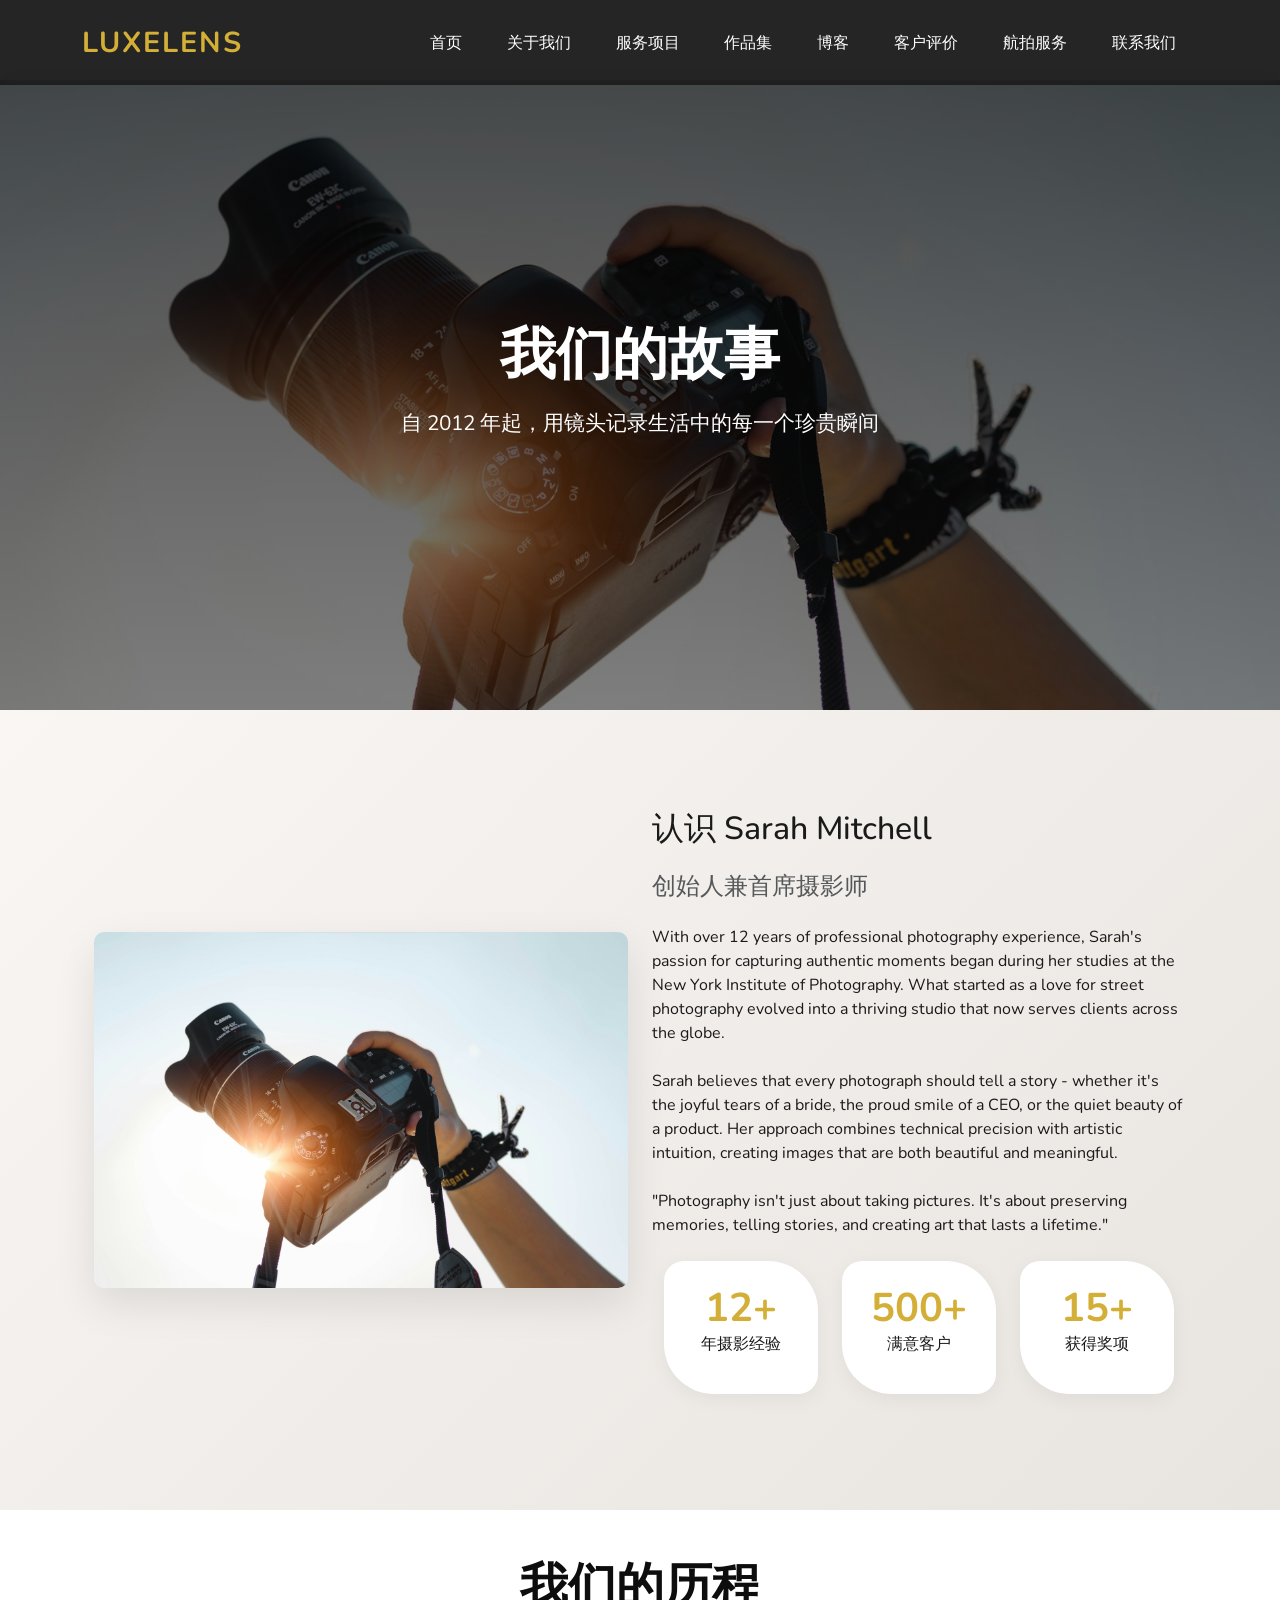
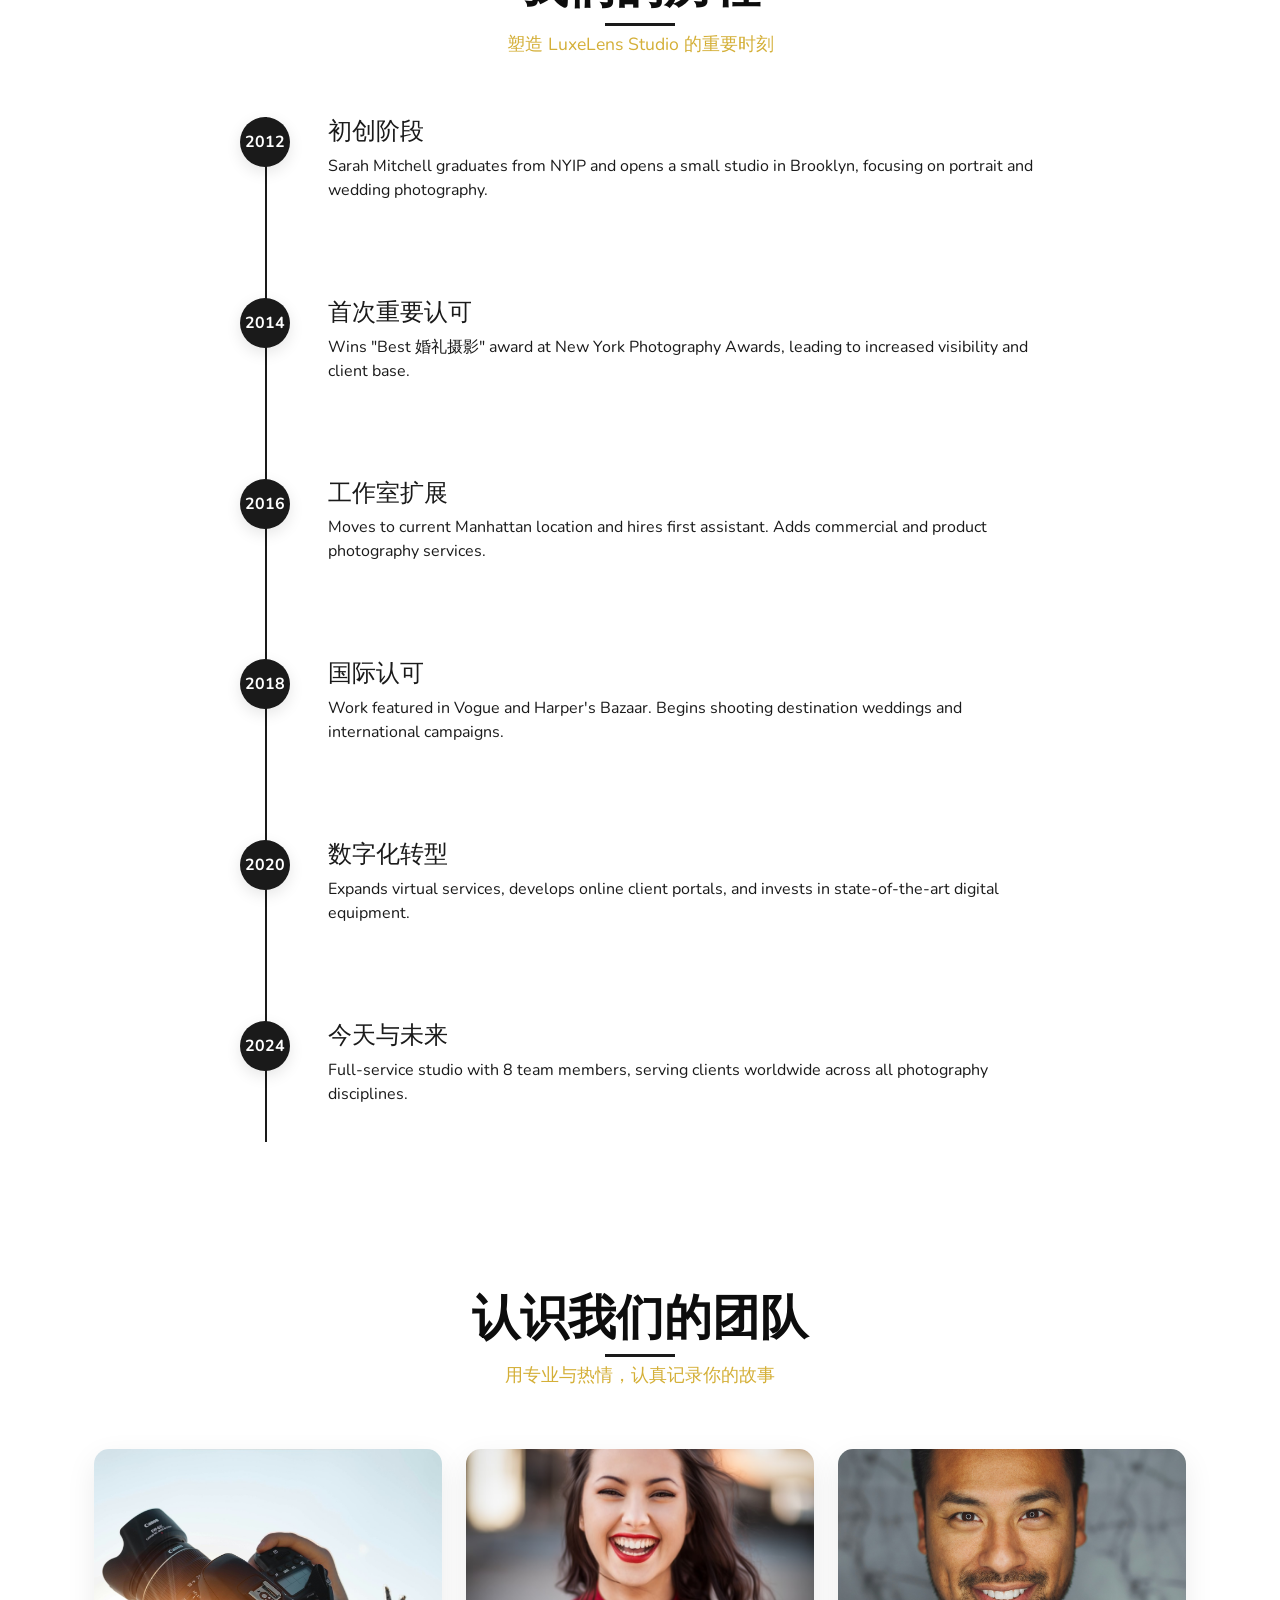
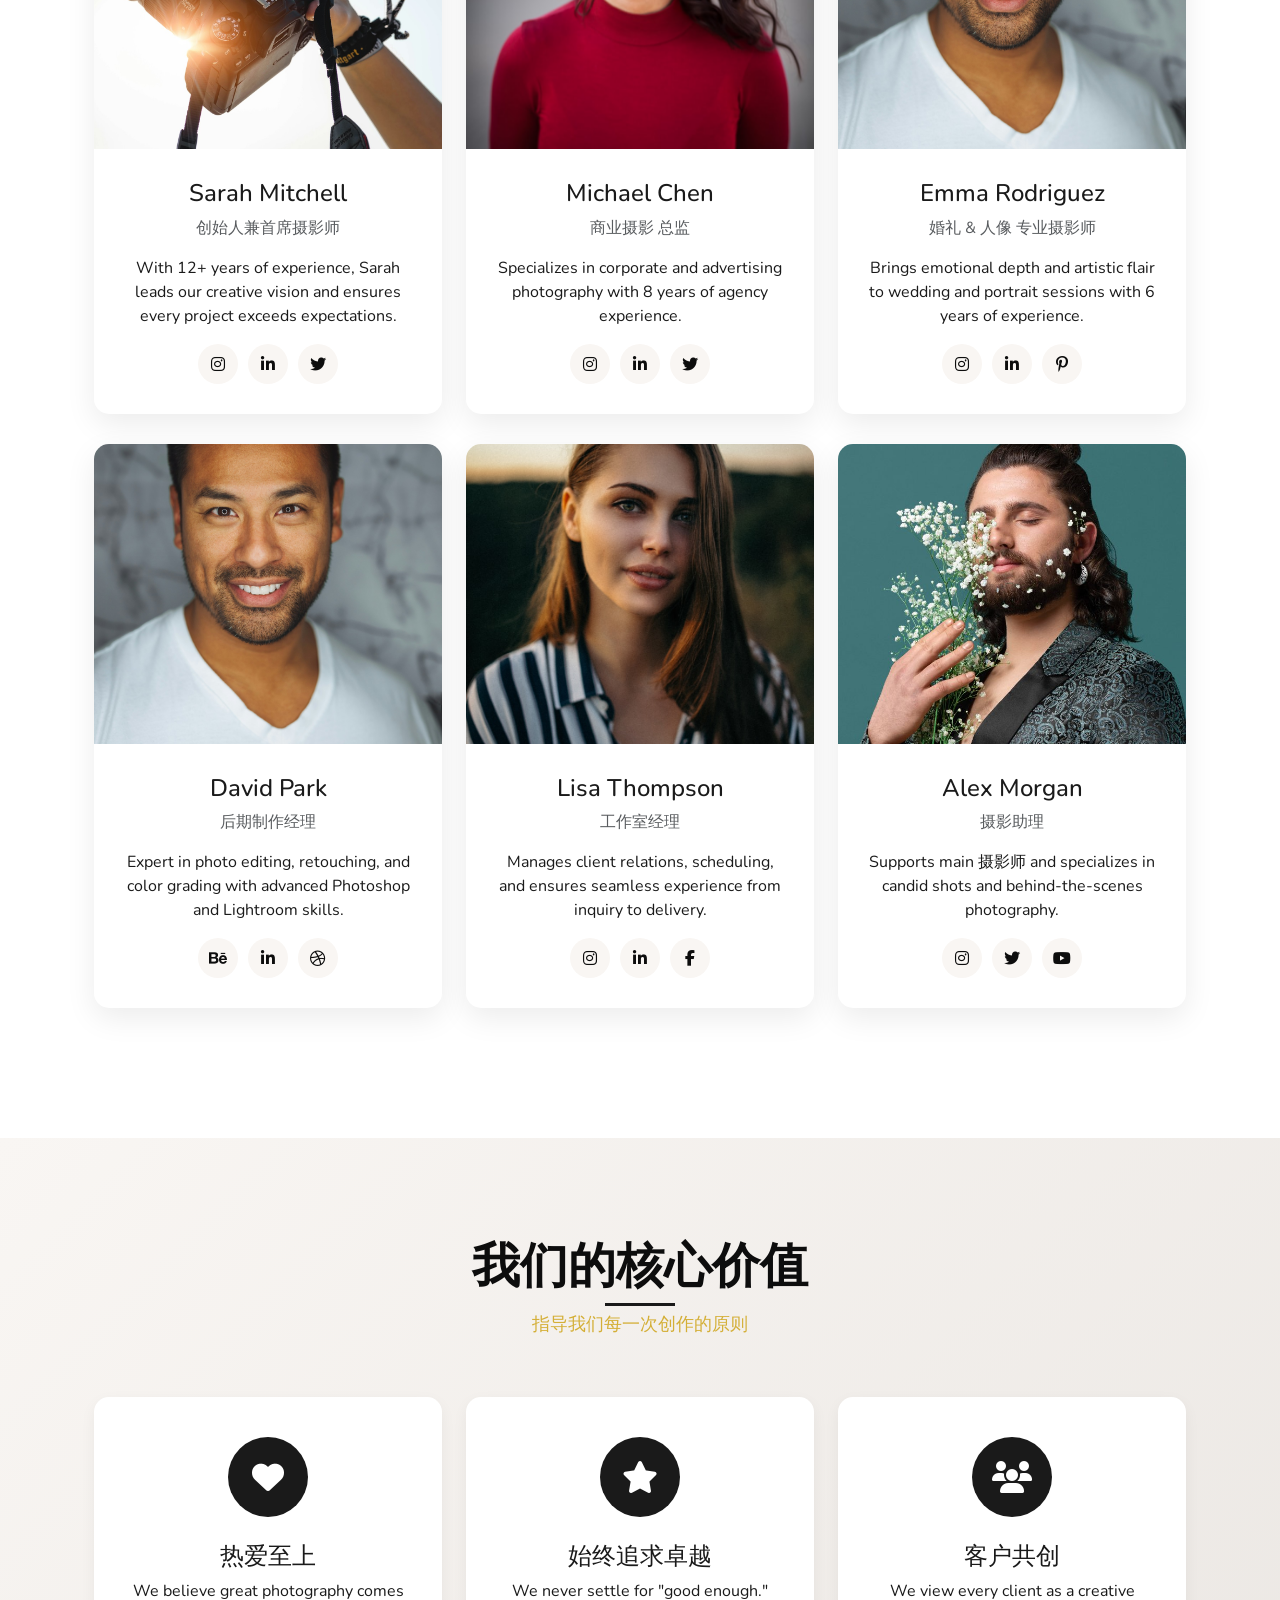
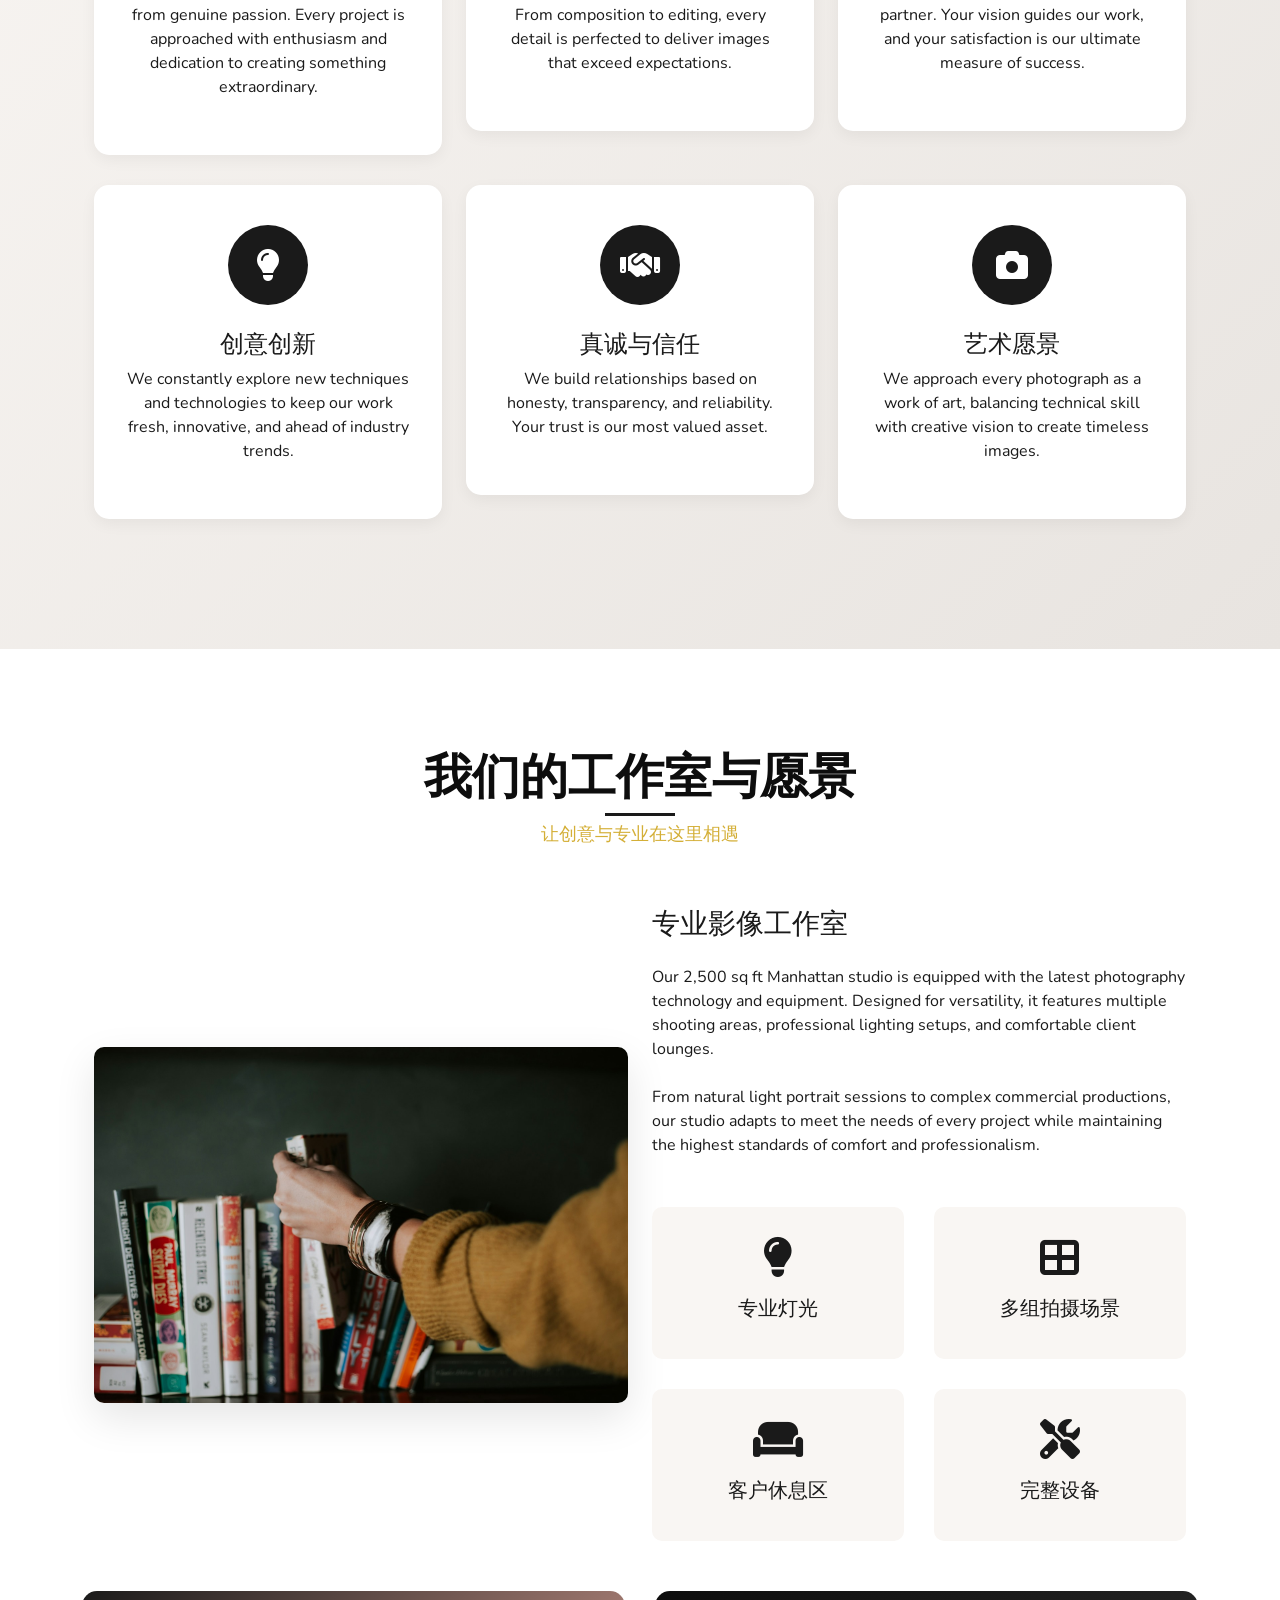
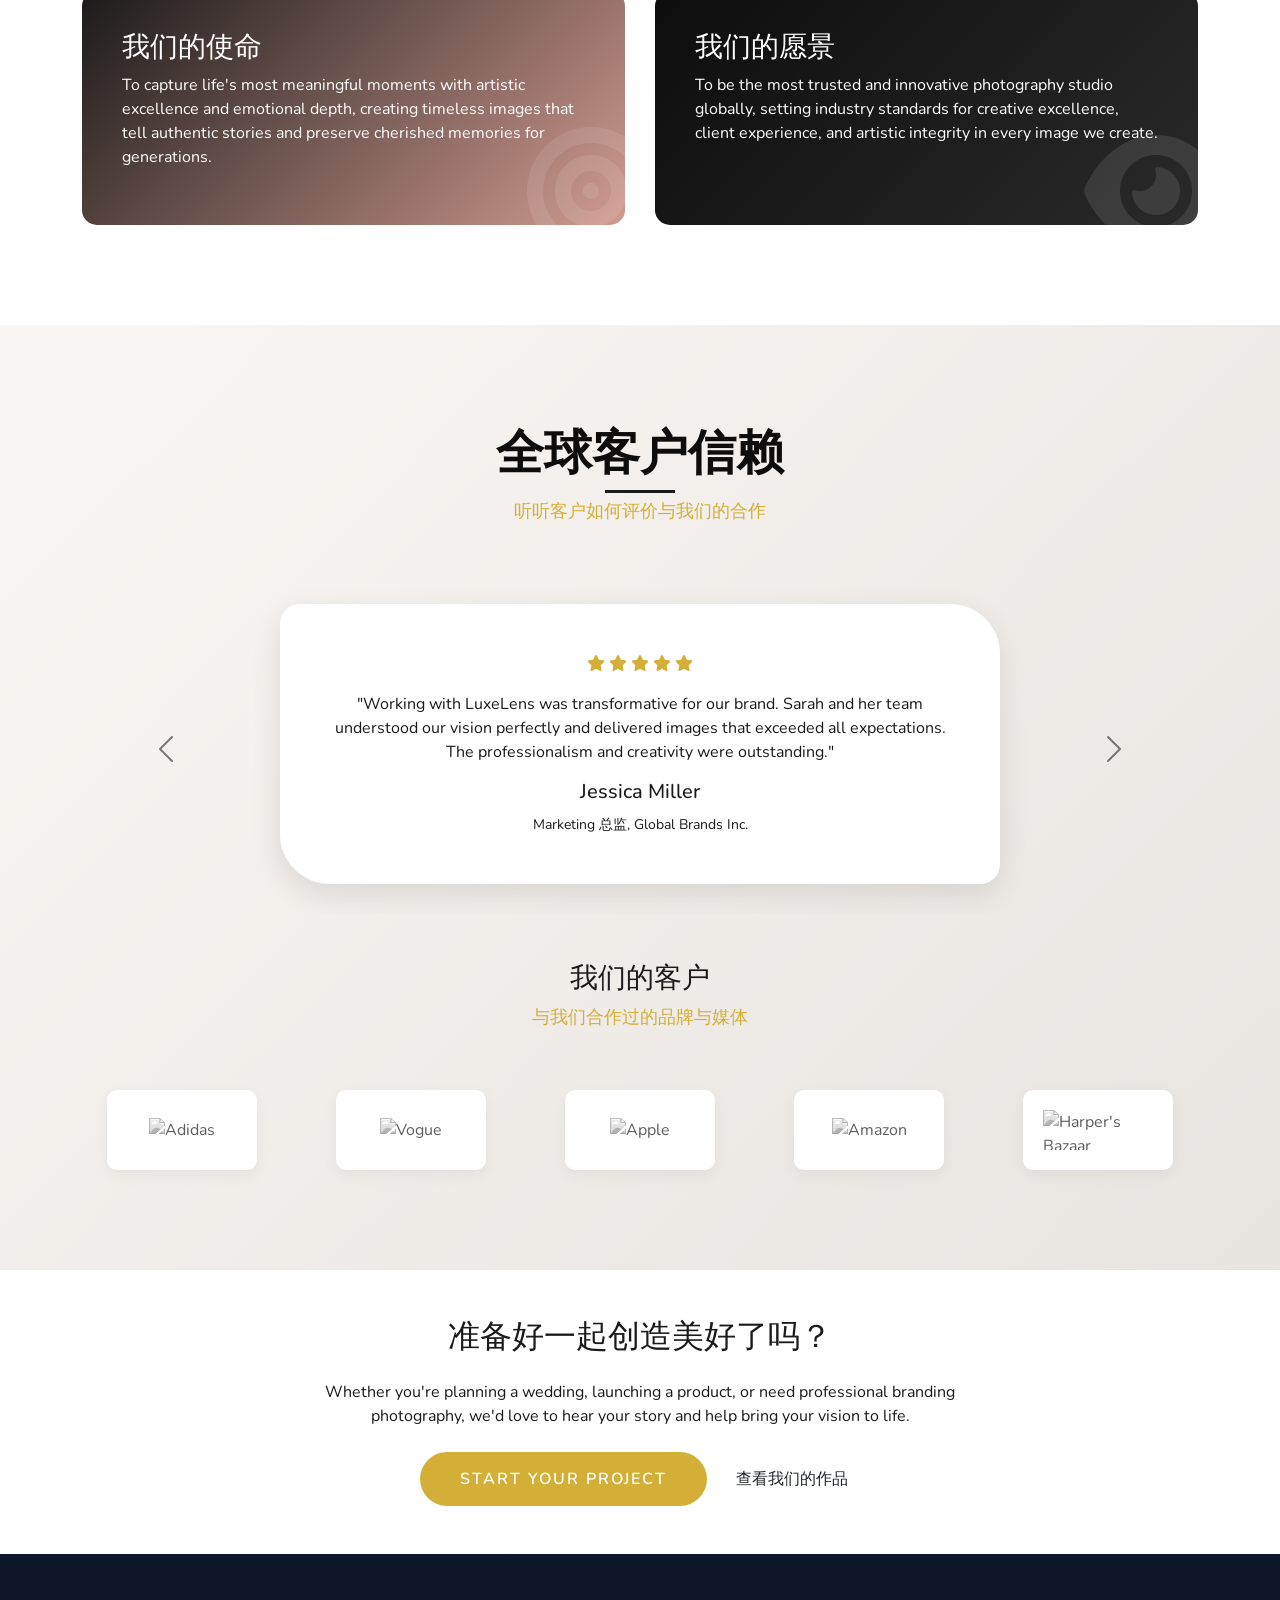
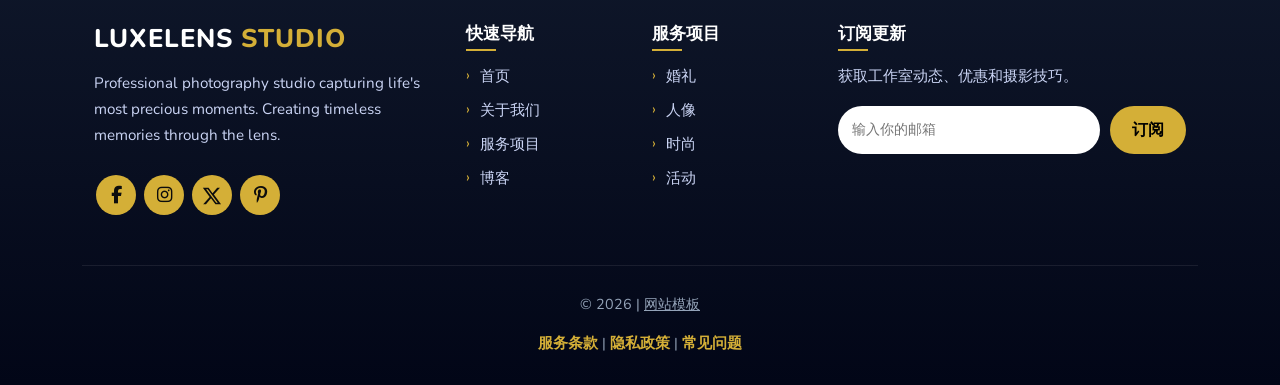
==== commit 5a47f15b: "Translate photography site content into Chinese" ====
--- a/about.html
+++ b/about.html
@@ -1,16 +1,16 @@
 <!DOCTYPE html>
-<html lang="en">
+<html lang="zh-CN">
 
 <head>
     <meta charset="UTF-8">
     <meta name="viewport" content="width=device-width, initial-scale=1.0">
-    <title>About Us | LuxeLens Studio</title>
+    <title>关于我们 | LuxeLens Studio</title>
         <link rel="icon" href="assets/images/photo.png">
     <link href="assets/css/bootstrap.min.css" rel="stylesheet">
     <link href="https://cdn.bootcdn.net/ajax/libs/font-awesome/6.4.0/css/all.min.css" rel="stylesheet">
     <link href="assets/css/aos.css" rel="stylesheet">
     <link href="https://fonts.googleapis.com/css2?family=Nunito:wght@300;400;600;700;800&display=swap" rel="stylesheet">
-    <link href="assets/css/style.css" rel="stylesheet">
+    <link href="assets/css/style.css?v=20260922-1" rel="stylesheet">
 </head>
 
 <body>
@@ -23,25 +23,25 @@
             </button>
             <div class="collapse navbar-collapse" id="navbarNav">
                 <ul class="navbar-nav ms-auto">
-                    <li class="nav-item"><a class="nav-link" href="index.html">Home</a></li>
-                    <li class="nav-item"><a class="nav-link" href="index.html#about">About</a></li>
-                    <li class="nav-item"><a class="nav-link" href="index.html#services">Services</a></li>
-                    <li class="nav-item"><a class="nav-link" href="index.html#portfolio">Portfolio</a></li>
-                    <li class="nav-item"><a class="nav-link" href="blog.html">Blog</a></li>
-                    <li class="nav-item"><a class="nav-link" href="index.html#testimonials">Testimonials</a></li>
-                    <li class="nav-item"><a class="nav-link" href="drone-service.html">Drone Service</a></li>
-                    <li class="nav-item"><a class="nav-link" href="index.html#contact">Contact</a></li>
+                    <li class="nav-item"><a class="nav-link" href="index.html">首页</a></li>
+                    <li class="nav-item"><a class="nav-link" href="index.html#about">关于我们</a></li>
+                    <li class="nav-item"><a class="nav-link" href="index.html#services">服务项目</a></li>
+                    <li class="nav-item"><a class="nav-link" href="index.html#portfolio">作品集</a></li>
+                    <li class="nav-item"><a class="nav-link" href="blog.html">博客</a></li>
+                    <li class="nav-item"><a class="nav-link" href="index.html#testimonials">客户评价</a></li>
+                    <li class="nav-item"><a class="nav-link" href="drone-service.html">航拍服务</a></li>
+                    <li class="nav-item"><a class="nav-link" href="index.html#contact">联系我们</a></li>
                 </ul>
             </div>
         </div>
     </nav>
 
-    <!-- About Hero Section -->
+    <!-- 关于我们 Hero Section -->
     <section class="hero-about">
         <div class="hero-wedding-content">
             <div class="container">
-                <h1 data-aos="fade-up">Our Story</h1>
-                <p data-aos="fade-up" data-aos-delay="200">Capturing life's moments through the lens since 2012</p>
+                <h1 data-aos="fade-up">我们的故事</h1>
+                <p data-aos="fade-up" data-aos-delay="200">自 2012 年起，用镜头记录生活中的每一个珍贵瞬间</p>
             </div>
         </div>
     </section>
@@ -57,8 +57,8 @@
                     </div>
                 </div>
                 <div class="col-lg-6" data-aos="fade-left" data-aos-delay="200">
-                    <h2 class="mb-4">Meet Sarah Mitchell</h2>
-                    <h4 class="text-muted mb-4">Founder & Lead Photographer</h4>
+                    <h2 class="mb-4">认识 Sarah Mitchell</h2>
+                    <h4 class="text-muted mb-4">创始人兼首席摄影师</h4>
                     <p class="mb-4">With over 12 years of professional photography experience, Sarah's passion for
                         capturing authentic moments began during her studies at the New York Institute of Photography.
                         What started as a love for street photography evolved into a thriving studio that now serves
@@ -73,40 +73,40 @@
                         <div class="col-md-4 mb-3">
                             <div class="stat-box text-center">
                                 <h3 class="mb-0">12+</h3>
-                                <p>Years Experience</p>
+                                <p>年摄影经验</p>
                             </div>
                         </div>
                         <div class="col-md-4 mb-3">
                             <div class="stat-box text-center">
                                 <h3 class="mb-0">500+</h3>
-                                <p>Happy Clients</p>
+                                <p>满意客户</p>
                             </div>
                         </div>
                         <div class="col-md-4 mb-3">
                             <div class="stat-box text-center">
                                 <h3 class="mb-0">15+</h3>
-                                <p>Awards Won</p>
-                            </div>
-                        </div>
-                    </div>
-                </div>
-            </div>
-        </div>
-    </section>
-
-    <!-- Our Story Timeline -->
+                                <p>获得奖项</p>
+                            </div>
+                        </div>
+                    </div>
+                </div>
+            </div>
+        </div>
+    </section>
+
+    <!-- 我们的故事 Timeline -->
     <section class="py-5" style="background: white;">
         <div class="container">
             <div class="section-title">
-                <h2 data-aos="fade-up">Our Journey</h2>
-                <p data-aos="fade-up" data-aos-delay="200">Milestones that shaped LuxeLens Studio</p>
+                <h2 data-aos="fade-up">我们的历程</h2>
+                <p data-aos="fade-up" data-aos-delay="200">塑造 LuxeLens Studio 的重要时刻</p>
             </div>
 
             <div class="story-timeline" data-aos="fade-up">
                 <div class="story-milestone">
                     <div class="milestone-year">2012</div>
                     <div class="milestone-content">
-                        <h4>The Beginning</h4>
+                        <h4>初创阶段</h4>
                         <p>Sarah Mitchell graduates from NYIP and opens a small studio in Brooklyn, focusing on portrait
                             and wedding photography.</p>
                     </div>
@@ -114,15 +114,15 @@
                 <div class="story-milestone">
                     <div class="milestone-year">2014</div>
                     <div class="milestone-content">
-                        <h4>First Major Recognition</h4>
-                        <p>Wins "Best Wedding Photography" award at New York Photography Awards, leading to increased
+                        <h4>首次重要认可</h4>
+                        <p>Wins "Best 婚礼摄影" award at New York Photography Awards, leading to increased
                             visibility and client base.</p>
                     </div>
                 </div>
                 <div class="story-milestone">
                     <div class="milestone-year">2016</div>
                     <div class="milestone-content">
-                        <h4>Studio Expansion</h4>
+                        <h4>工作室扩展</h4>
                         <p>Moves to current Manhattan location and hires first assistant. Adds commercial and product
                             photography services.</p>
                     </div>
@@ -130,7 +130,7 @@
                 <div class="story-milestone">
                     <div class="milestone-year">2018</div>
                     <div class="milestone-content">
-                        <h4>International Recognition</h4>
+                        <h4>国际认可</h4>
                         <p>Work featured in Vogue and Harper's Bazaar. Begins shooting destination weddings and
                             international campaigns.</p>
                     </div>
@@ -138,7 +138,7 @@
                 <div class="story-milestone">
                     <div class="milestone-year">2020</div>
                     <div class="milestone-content">
-                        <h4>Digital Transformation</h4>
+                        <h4>数字化转型</h4>
                         <p>Expands virtual services, develops online client portals, and invests in state-of-the-art
                             digital equipment.</p>
                     </div>
@@ -146,7 +146,7 @@
                 <div class="story-milestone">
                     <div class="milestone-year">2024</div>
                     <div class="milestone-content">
-                        <h4>Today & Beyond</h4>
+                        <h4>今天与未来</h4>
                         <p>Full-service studio with 8 team members, serving clients worldwide across all photography
                             disciplines.</p>
                     </div>
@@ -159,8 +159,8 @@
     <section class="team-section">
         <div class="container">
             <div class="section-title">
-                <h2 data-aos="fade-up">Meet Our Team</h2>
-                <p data-aos="fade-up" data-aos-delay="200">Talented professionals dedicated to capturing your story</p>
+                <h2 data-aos="fade-up">认识我们的团队</h2>
+                <p data-aos="fade-up" data-aos-delay="200">用专业与热情，认真记录你的故事</p>
             </div>
 
             <div class="row">
@@ -172,7 +172,7 @@
                         </div>
                         <div class="team-content">
                             <h4>Sarah Mitchell</h4>
-                            <p class="text-muted">Founder & Lead Photographer</p>
+                            <p class="text-muted">创始人兼首席摄影师</p>
                             <p>With 12+ years of experience, Sarah leads our creative vision and ensures every project
                                 exceeds expectations.</p>
                             <div class="team-social">
@@ -191,7 +191,7 @@
                         </div>
                         <div class="team-content">
                             <h4>Michael Chen</h4>
-                            <p class="text-muted">Commercial Photography Director</p>
+                            <p class="text-muted">商业摄影 总监</p>
                             <p>Specializes in corporate and advertising photography with 8 years of agency experience.
                             </p>
                             <div class="team-social">
@@ -210,7 +210,7 @@
                         </div>
                         <div class="team-content">
                             <h4>Emma Rodriguez</h4>
-                            <p class="text-muted">Wedding & Portrait Specialist</p>
+                            <p class="text-muted">婚礼 & 人像 专业摄影师</p>
                             <p>Brings emotional depth and artistic flair to wedding and portrait sessions with 6 years
                                 of experience.</p>
                             <div class="team-social">
@@ -229,7 +229,7 @@
                         </div>
                         <div class="team-content">
                             <h4>David Park</h4>
-                            <p class="text-muted">Post-Production Manager</p>
+                            <p class="text-muted">后期制作经理</p>
                             <p>Expert in photo editing, retouching, and color grading with advanced Photoshop and
                                 Lightroom skills.</p>
                             <div class="team-social">
@@ -248,7 +248,7 @@
                         </div>
                         <div class="team-content">
                             <h4>Lisa Thompson</h4>
-                            <p class="text-muted">Studio Manager</p>
+                            <p class="text-muted">工作室经理</p>
                             <p>Manages client relations, scheduling, and ensures seamless experience from inquiry to
                                 delivery.</p>
                             <div class="team-social">
@@ -267,8 +267,8 @@
                         </div>
                         <div class="team-content">
                             <h4>Alex Morgan</h4>
-                            <p class="text-muted">Assistant Photographer</p>
-                            <p>Supports main photographers and specializes in candid shots and behind-the-scenes
+                            <p class="text-muted">摄影助理</p>
+                            <p>Supports main 摄影师 and specializes in candid shots and behind-the-scenes
                                 photography.</p>
                             <div class="team-social">
                                 <a href="#"><i class="fab fa-instagram"></i></a>
@@ -286,8 +286,8 @@
     <section class="values-section">
         <div class="container">
             <div class="section-title">
-                <h2 data-aos="fade-up">Our Core Values</h2>
-                <p data-aos="fade-up" data-aos-delay="200">The principles that guide everything we do</p>
+                <h2 data-aos="fade-up">我们的核心价值</h2>
+                <p data-aos="fade-up" data-aos-delay="200">指导我们每一次创作的原则</p>
             </div>
 
             <div class="row">
@@ -296,7 +296,7 @@
                         <div class="value-icon">
                             <i class="fas fa-heart"></i>
                         </div>
-                        <h4>Passion First</h4>
+                        <h4>热爱至上</h4>
                         <p>We believe great photography comes from genuine passion. Every project is approached with
                             enthusiasm and dedication to creating something extraordinary.</p>
                     </div>
@@ -306,7 +306,7 @@
                         <div class="value-icon">
                             <i class="fas fa-star"></i>
                         </div>
-                        <h4>Excellence Always</h4>
+                        <h4>始终追求卓越</h4>
                         <p>We never settle for "good enough." From composition to editing, every detail is perfected to
                             deliver images that exceed expectations.</p>
                     </div>
@@ -316,7 +316,7 @@
                         <div class="value-icon">
                             <i class="fas fa-users"></i>
                         </div>
-                        <h4>Client Partnership</h4>
+                        <h4>客户共创</h4>
                         <p>We view every client as a creative partner. Your vision guides our work, and your
                             satisfaction is our ultimate measure of success.</p>
                     </div>
@@ -326,7 +326,7 @@
                         <div class="value-icon">
                             <i class="fas fa-lightbulb"></i>
                         </div>
-                        <h4>Creative Innovation</h4>
+                        <h4>创意创新</h4>
                         <p>We constantly explore new techniques and technologies to keep our work fresh, innovative, and
                             ahead of industry trends.</p>
                     </div>
@@ -336,7 +336,7 @@
                         <div class="value-icon">
                             <i class="fas fa-handshake"></i>
                         </div>
-                        <h4>Integrity & Trust</h4>
+                        <h4>真诚与信任</h4>
                         <p>We build relationships based on honesty, transparency, and reliability. Your trust is our
                             most valued asset.</p>
                     </div>
@@ -346,7 +346,7 @@
                         <div class="value-icon">
                             <i class="fas fa-camera"></i>
                         </div>
-                        <h4>Artistic Vision</h4>
+                        <h4>艺术愿景</h4>
                         <p>We approach every photograph as a work of art, balancing technical skill with creative vision
                             to create timeless images.</p>
                     </div>
@@ -359,8 +359,8 @@
     <section class="studio-section">
         <div class="container">
             <div class="section-title">
-                <h2 data-aos="fade-up">Our Studio & Vision</h2>
-                <p data-aos="fade-up" data-aos-delay="200">Where creativity meets professionalism</p>
+                <h2 data-aos="fade-up">我们的工作室与愿景</h2>
+                <p data-aos="fade-up" data-aos-delay="200">让创意与专业在这里相遇</p>
             </div>
 
             <div class="row align-items-center">
@@ -371,7 +371,7 @@
                     </div>
                 </div>
                 <div class="col-lg-6" data-aos="fade-left" data-aos-delay="200">
-                    <h3 class="mb-4">State-of-the-Art Studio</h3>
+                    <h3 class="mb-4">专业影像工作室</h3>
                     <p class="mb-4">Our 2,500 sq ft Manhattan studio is equipped with the latest photography technology
                         and equipment. Designed for versatility, it features multiple shooting areas, professional
                         lighting setups, and comfortable client lounges.</p>
@@ -382,19 +382,19 @@
                     <div class="studio-features">
                         <div class="studio-feature">
                             <i class="fas fa-lightbulb"></i>
-                            <h5>Professional Lighting</h5>
+                            <h5>专业灯光</h5>
                         </div>
                         <div class="studio-feature">
                             <i class="fas fa-th-large"></i>
-                            <h5>Multiple Sets</h5>
+                            <h5>多组拍摄场景</h5>
                         </div>
                         <div class="studio-feature">
                             <i class="fas fa-couch"></i>
-                            <h5>Client Lounge</h5>
+                            <h5>客户休息区</h5>
                         </div>
                         <div class="studio-feature">
                             <i class="fas fa-tools"></i>
-                            <h5>Full Equipment</h5>
+                            <h5>完整设备</h5>
                         </div>
                     </div>
                 </div>
@@ -403,13 +403,13 @@
             <div class="mission-vision" data-aos="fade-up">
                 <div class="mission-box">
                     <i class="fas fa-bullseye"></i>
-                    <h3>Our Mission</h3>
+                    <h3>我们的使命</h3>
                     <p>To capture life's most meaningful moments with artistic excellence and emotional depth, creating
                         timeless images that tell authentic stories and preserve cherished memories for generations.</p>
                 </div>
                 <div class="vision-box">
                     <i class="fas fa-eye"></i>
-                    <h3>Our Vision</h3>
+                    <h3>我们的愿景</h3>
                     <p>To be the most trusted and innovative photography studio globally, setting industry standards for
                         creative excellence, client experience, and artistic integrity in every image we create.</p>
                 </div>
@@ -417,12 +417,12 @@
         </div>
     </section>
 
-    <!-- Testimonials & Clients -->
+    <!-- 客户评价 & Clients -->
     <section class="testimonials-about">
         <div class="container">
             <div class="section-title">
-                <h2 data-aos="fade-up">Trusted by Clients Worldwide</h2>
-                <p data-aos="fade-up" data-aos-delay="200">What our clients say about working with us</p>
+                <h2 data-aos="fade-up">全球客户信赖</h2>
+                <p data-aos="fade-up" data-aos-delay="200">听听客户如何评价与我们的合作</p>
             </div>
 
             <div id="aboutTestimonialCarousel" class="carousel slide" data-bs-ride="carousel" data-aos="fade-up">
@@ -442,7 +442,7 @@
                                         her team understood our vision perfectly and delivered images that exceeded all
                                         expectations. The professionalism and creativity were outstanding."</p>
                                     <h5>Jessica Miller</h5>
-                                    <small>Marketing Director, Global Brands Inc.</small>
+                                    <small>Marketing 总监, Global Brands Inc.</small>
                                 </div>
                             </div>
                         </div>
@@ -462,7 +462,7 @@
                                         experience was exceptional. The team's attention to detail and commitment to
                                         excellence made our wedding photos absolutely perfect."</p>
                                     <h5>Emily & James Wilson</h5>
-                                    <small>Wedding Clients</small>
+                                    <small>婚礼客户</small>
                                 </div>
                             </div>
                         </div>
@@ -478,11 +478,11 @@
                                         <i class="fas fa-star"></i>
                                         <i class="fas fa-star"></i>
                                     </div>
-                                    <p class="mb-3">"As a fashion designer, finding a photographer who understands both
+                                    <p class="mb-3">"As a fashion designer, finding a 位摄影师 who understands both
                                         technical excellence and creative vision is rare. LuxeLens delivers both
                                         consistently. Their work elevated my entire collection."</p>
                                     <h5>Alexandra Martinez</h5>
-                                    <small>Fashion Designer</small>
+                                    <small>时尚设计师</small>
                                 </div>
                             </div>
                         </div>
@@ -499,8 +499,8 @@
             </div>
 
             <div class="section-title mt-5">
-                <h3 data-aos="fade-up">Our Clients</h3>
-                <p data-aos="fade-up" data-aos-delay="200">Some of the brands and publications we've worked with</p>
+                <h3 data-aos="fade-up">我们的客户</h3>
+                <p data-aos="fade-up" data-aos-delay="200">与我们合作过的品牌与媒体</p>
             </div>
 
             <div class="client-logos" data-aos="fade-up">
@@ -533,14 +533,14 @@
         <div class="container">
             <div class="row justify-content-center" data-aos="fade-up">
                 <div class="col-lg-8 text-center">
-                    <h2 class="mb-4">Ready to Create Something Beautiful Together?</h2>
+                    <h2 class="mb-4">准备好一起创造美好了吗？</h2>
                     <p class="mb-4">Whether you're planning a wedding, launching a product, or need professional
                         branding photography, we'd love to hear your story and help bring your vision to life.</p>
                     <div class="d-flex justify-content-center gap-3">
                         <button class="btn btn-primary-custom" onclick="location.href='index.html#contact'">Start Your
                             Project</button>
                         <button class="btn btn-outline-primary-custom"
-                            onclick="location.href='index.html#portfolio'">View Our Work</button>
+                            onclick="location.href='index.html#portfolio'">查看我们的作品</button>
                     </div>
                 </div>
             </div>
@@ -570,40 +570,40 @@
                     </div>
                 </div>
                 <div class="col-lg-2 col-md-6" data-aos="fade-up" data-aos-delay="100">
-                    <h5 class="footer-title">Quick Links</h5>
+                    <h5 class="footer-title">快速导航</h5>
                     <ul class="footer-links">
-                        <li><a href="index.html">Home</a></li>
-                        <li><a href="about.html">About</a></li>
-                        <li><a href="index.html#services">Services</a></li>
-                        <li><a href="blog.html">Blog</a></li>
+                        <li><a href="index.html">首页</a></li>
+                        <li><a href="about.html">关于我们</a></li>
+                        <li><a href="index.html#services">服务项目</a></li>
+                        <li><a href="blog.html">博客</a></li>
                     </ul>
                 </div>
                 <div class="col-lg-2 col-md-6" data-aos="fade-up" data-aos-delay="200">
-                    <h5 class="footer-title">Services</h5>
+                    <h5 class="footer-title">服务项目</h5>
                     <ul class="footer-links">
-                        <li><a href="wedding-photography.html">Wedding</a></li>
-                        <li><a href="portrait-photography.html">Portrait</a></li>
-                        <li><a href="fashion-photography.html">Fashion</a></li>
-                        <li><a href="event-photogrphy.html">Events</a></li>
+                        <li><a href="wedding-photography.html">婚礼</a></li>
+                        <li><a href="portrait-photography.html">人像</a></li>
+                        <li><a href="fashion-photography.html">时尚</a></li>
+                        <li><a href="event-photogrphy.html">活动</a></li>
                     </ul>
                 </div>
                 <div class="col-lg-4" data-aos="fade-up" data-aos-delay="300">
-                    <h5 class="footer-title">Newsletter</h5>
-                    <p class="footer-text">Get studio updates, offers & photography tips.</p>
+                    <h5 class="footer-title">订阅更新</h5>
+                    <p class="footer-text">获取工作室动态、优惠和摄影技巧。</p>
                     <div class="newsletter">
-                        <input type="email" id="subscribe-email" required="" placeholder="Enter your email">
-                        <button id="subscribe">Subscribe</button>
+                        <input type="email" id="subscribe-email" required="" placeholder="输入你的邮箱">
+                        <button id="subscribe">订阅</button>
                     </div>
                 </div>
             </div>
             <div class="copyright">
                 <p>© 2026 | <a target="_blank" href="https://www.mobanwang.com/" title="网站模板" style="color:#94a3b8;">网站模板</a></p>
                 <div class="copyright-links">
-                    <a href="terms-condition.html">Terms & Conditions</a>
+                    <a href="terms-condition.html">服务条款</a>
                     <span class="divider">|</span>
-                    <a href="privacy-policy.html">Privacy Policy</a>
+                    <a href="privacy-policy.html">隐私政策</a>
                     <span class="divider">|</span>
-                    <a href="FAQs.html">FAQs</a>
+                    <a href="常见问题.html">常见问题</a>
                 </div>
             </div>
         </div>
@@ -615,11 +615,11 @@
     <!-- Scripts -->
     <script src="assets/js/bootstrap.bundle.min.js"></script>
     <script src="assets/js/aos.js"></script>
-    <script src="assets/js/script.js"></script>
+    <script src="assets/js/script.js?v=20260922-1"></script>
     <script>
        
         // Team card hover effect
-        document.querySelectorAll('.team-card').forEach(card => {
+        document.querySelector全部('.team-card').forEach(card => {
             card.addEventListener('mouseenter', function () {
                 this.style.transform = 'translateY(-15px) scale(1.02)';
             });
@@ -629,7 +629,7 @@
         });
 
         // Value card hover effect
-        document.querySelectorAll('.value-card').forEach(card => {
+        document.querySelector全部('.value-card').forEach(card => {
             card.addEventListener('mouseenter', function () {
                 this.style.transform = 'translateY(-15px)';
                 this.style.boxShadow = '0 20px 40px rgba(0,0,0,0.15)';
@@ -641,7 +641,7 @@
         });
 
         // Client logo hover effect
-        document.querySelectorAll('.client-logo img').forEach(img => {
+        document.querySelector全部('.client-logo img').forEach(img => {
             img.addEventListener('mouseenter', function () {
                 this.style.filter = 'grayscale(0%)';
                 this.style.opacity = '1';
@@ -655,7 +655,7 @@
         });
 
         // Studio feature hover effect
-        document.querySelectorAll('.studio-feature').forEach(feature => {
+        document.querySelector全部('.studio-feature').forEach(feature => {
             feature.addEventListener('mouseenter', function () {
                 this.style.transform = 'translateY(-10px) scale(1.05)';
             });
@@ -672,4 +672,4 @@
     </script>
 </body>
 
-</html>+</html>
--- a/assets/css/style.css
+++ b/assets/css/style.css
@@ -767,10 +767,12 @@
   justify-content: center;
   z-index: 99999;
   transition: opacity 0.5s;
+  animation: loaderFailsafe 0.01s 4s forwards;
 }
 
 .loader.hidden {
   opacity: 0;
+  visibility: hidden;
   pointer-events: none;
 }
 
@@ -781,6 +783,14 @@
   border-top-color: var(--secondary);
   border-radius: 50%;
   animation: 1s linear infinite spin;
+}
+
+@keyframes loaderFailsafe {
+  to {
+    opacity: 0;
+    visibility: hidden;
+    pointer-events: none;
+  }
 }
 
 @keyframes spin {
@@ -3706,4 +3716,4 @@
 img {
     max-width: 100%;
     height: auto;
-}+}
